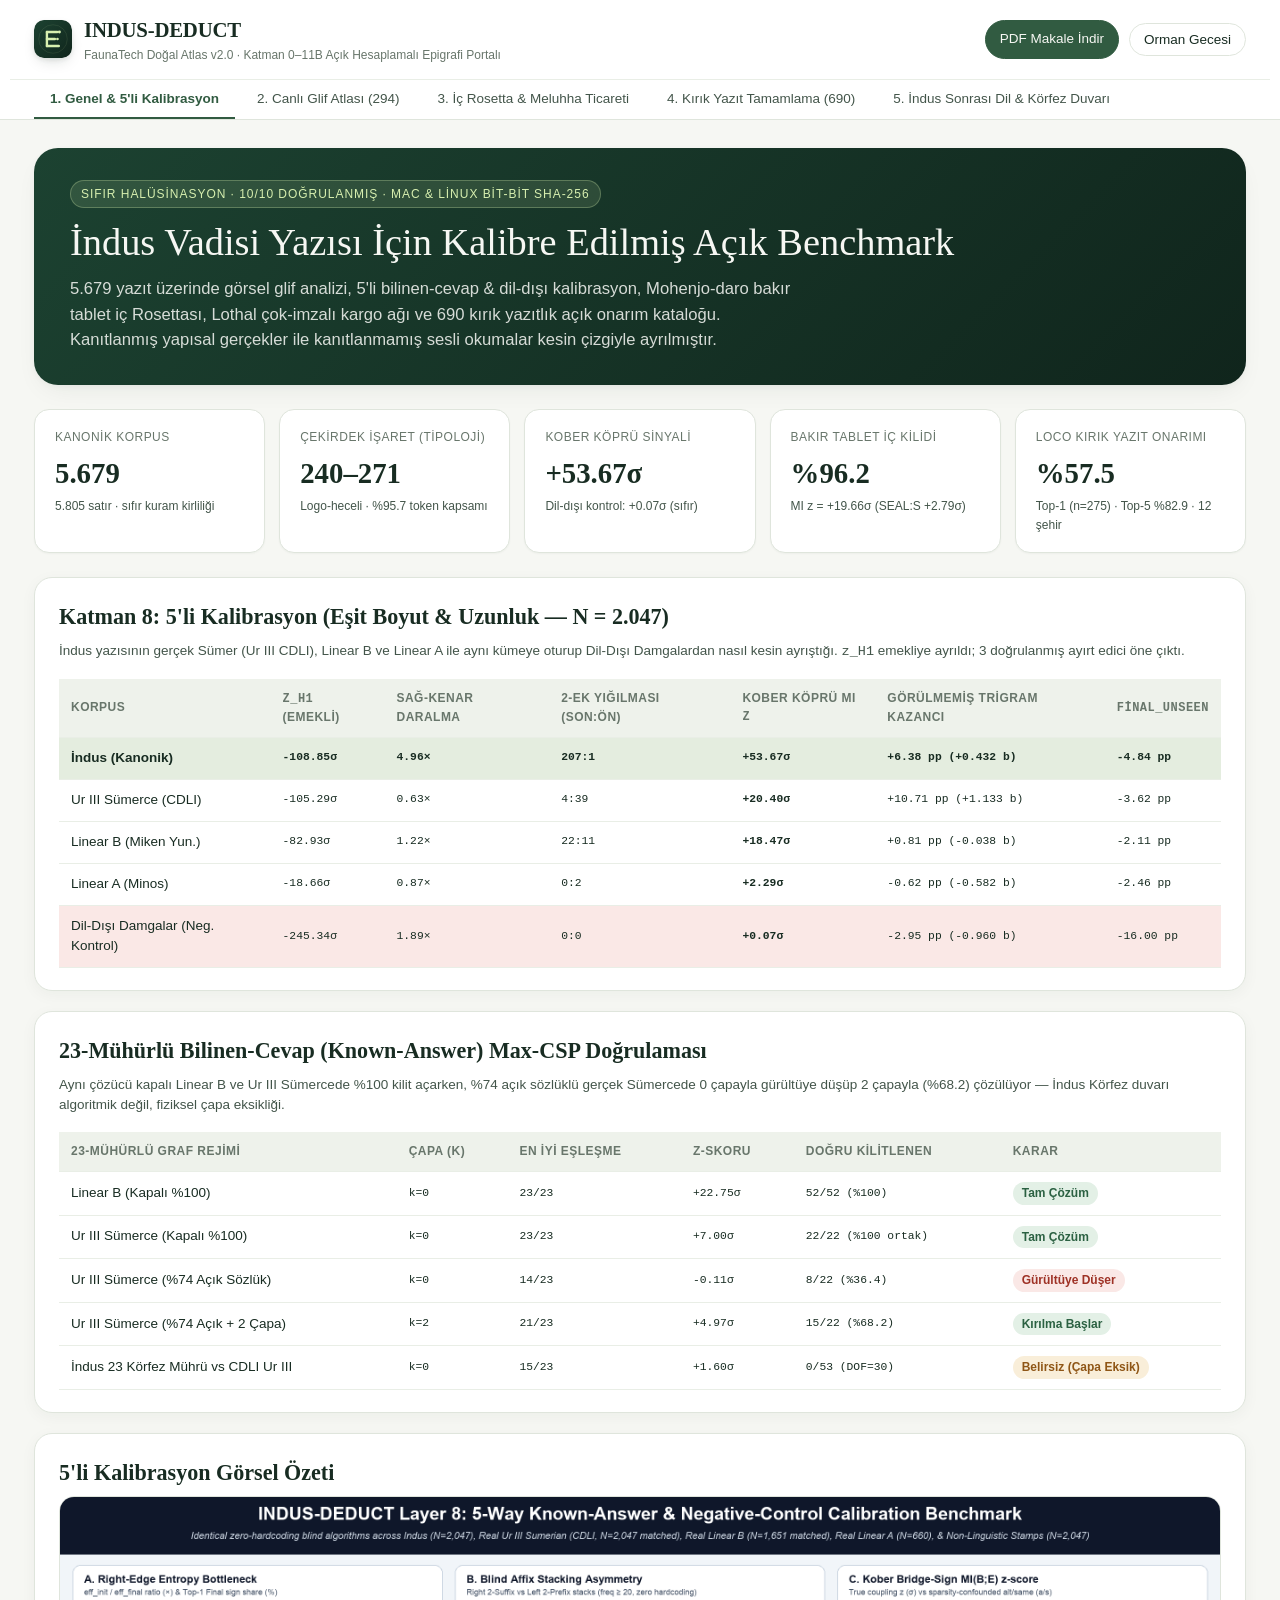
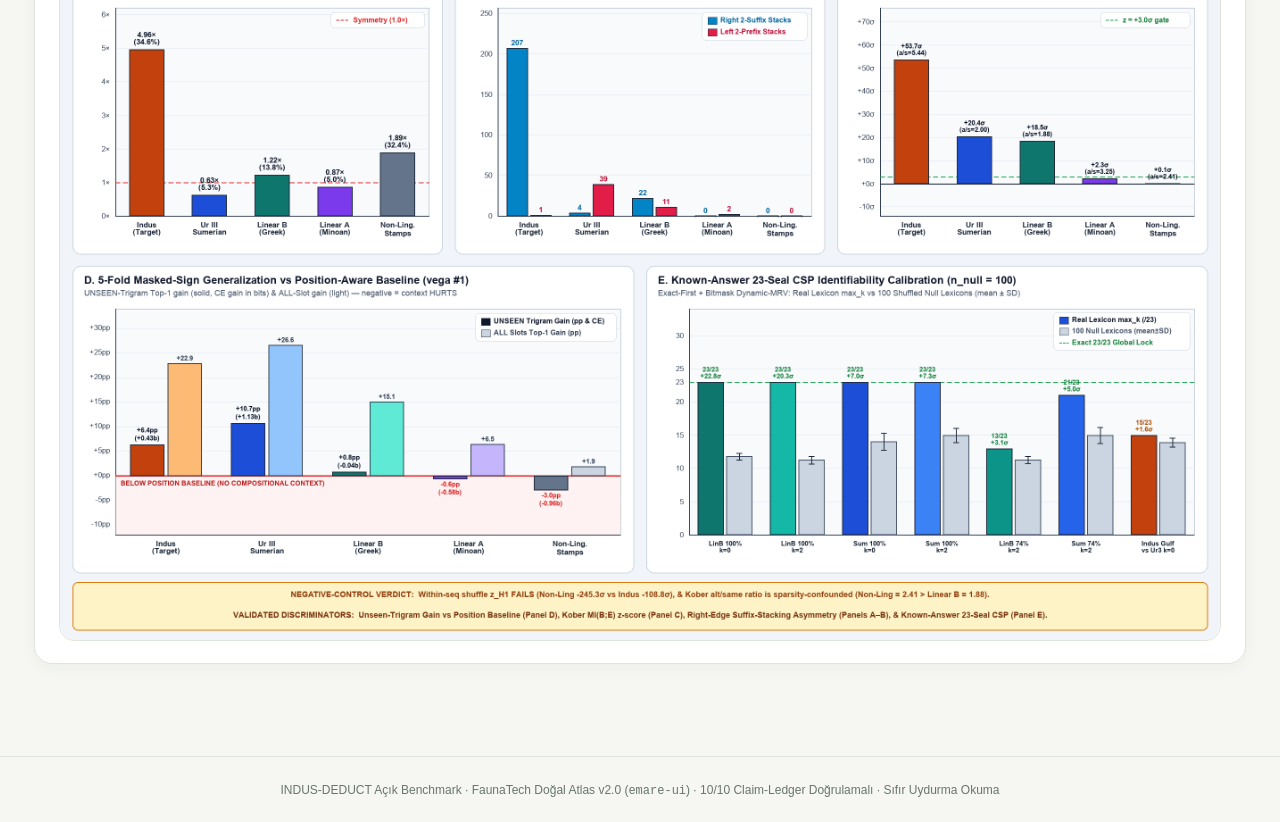
==== portal/index.html @ 5bd2d507 "feat(layer11+portal+pdf): Gulf 24->55 escalation & diachronic successor audit, 690-inscription neura" ====
<!DOCTYPE html>
<html lang="tr" data-theme="light">
<head>
  <meta charset="utf-8" />
  <meta name="viewport" content="width=device-width, initial-scale=1" />
  <title>INDUS-DEDUCT — Açık Hesaplamalı Epigrafi Portalı</title>
  <link rel="stylesheet" href="./emare-tokens.css" />
  <style>
    @font-face {
      font-family: "IndusICIT";
      src: url("./assets/indus-font.ttf") format("truetype");
      font-display: swap;
    }
    * { box-sizing: border-box; }
    body {
      margin: 0;
      background: var(--em-canvas);
      color: var(--em-ink);
      font-family: var(--em-font-sans);
      font-size: var(--em-text-base);
      line-height: 1.55;
      -webkit-font-smoothing: antialiased;
    }
    .indus {
      font-family: "IndusICIT", serif;
      font-size: 1.75rem;
      line-height: 1.1;
      letter-spacing: 0.14em;
      color: var(--em-ink);
    }
    .indus-lg { font-family: "IndusICIT", serif; font-size: 2.35rem; line-height: 1.1; }
    .mono { font-family: var(--em-font-mono); font-size: 0.84em; }
    .serif { font-family: var(--em-font-editorial); }

    header.topbar {
      position: sticky; top: 0; z-index: 40;
      background: var(--em-glass-strong);
      backdrop-filter: blur(10px);
      border-bottom: 1px solid var(--em-border);
    }
    .topbar-inner {
      max-width: 1260px; margin: 0 auto; padding: 14px 24px;
      display: flex; align-items: center; justify-content: space-between; gap: 16px; flex-wrap: wrap;
    }
    .brand { display: flex; align-items: center; gap: 12px; }
    .brand img { width: 38px; height: 38px; border-radius: 10px; box-shadow: var(--em-shadow-icon); }
    .brand-title { font-family: var(--em-font-editorial); font-size: 1.3rem; font-weight: 600; letter-spacing: -0.01em; }
    .brand-sub { font-size: var(--em-text-xs); color: var(--em-ink-muted); }

    .actions { display: flex; align-items: center; gap: 10px; }
    .btn {
      display: inline-flex; align-items: center; gap: 7px;
      padding: 8px 14px; border-radius: var(--em-radius-pill);
      border: 1px solid var(--em-border); background: var(--em-surface);
      color: var(--em-ink); font-size: var(--em-text-sm); font-weight: 500;
      cursor: pointer; text-decoration: none;
      transition: all var(--em-dur-fast) var(--em-ease);
    }
    .btn:hover { border-color: var(--em-border-strong); background: var(--em-surface-subtle); }
    .btn-primary {
      background: var(--em-accent); border-color: var(--em-accent); color: var(--em-ink-inverse);
    }
    .btn-primary:hover { background: var(--em-accent-hover); border-color: var(--em-accent-hover); }

    .nav-tabs {
      max-width: 1260px; margin: 0 auto; padding: 0 24px;
      display: flex; gap: 6px; overflow-x: auto; border-top: 1px solid var(--em-border-subtle);
    }
    .tab-btn {
      padding: 11px 16px; border: none; background: transparent;
      color: var(--em-ink-secondary); font-family: var(--em-font-sans); font-size: var(--em-text-sm);
      font-weight: 500; cursor: pointer; border-bottom: 2px solid transparent; white-space: nowrap;
      transition: color var(--em-dur-fast), border-color var(--em-dur-fast);
    }
    .tab-btn:hover { color: var(--em-ink); }
    .tab-btn.active { color: var(--em-accent); border-bottom-color: var(--em-accent); font-weight: 600; }

    main { max-width: 1260px; margin: 0 auto; padding: 28px 24px 72px; }
    .panel { display: none; }
    .panel.active { display: block; animation: fadeIn 200ms var(--em-ease); }
    @keyframes fadeIn { from { opacity: 0; transform: translateY(4px); } to { opacity: 1; transform: translateY(0); } }

    .hero {
      background: linear-gradient(135deg, var(--em-accent-seal) 0%, var(--em-accent-seal-end) 100%);
      color: #f6f7f3; border-radius: var(--em-radius-xl); padding: 32px 36px;
      box-shadow: var(--em-shadow-md); margin-bottom: 24px;
    }
    .hero-eyebrow {
      display: inline-block; font-size: var(--em-text-xs); letter-spacing: 0.08em; text-transform: uppercase;
      color: var(--em-accent-sprout); background: rgba(215, 239, 175, 0.12);
      border: 1px solid rgba(215, 239, 175, 0.28); padding: 4px 10px; border-radius: var(--em-radius-pill);
      margin-bottom: 12px;
    }
    .hero h1 { font-family: var(--em-font-editorial); font-size: clamp(1.75rem, 3vw, 2.5rem); margin: 0 0 10px; font-weight: 500; line-height: 1.18; }
    .hero p { margin: 0; max-width: 78ch; color: rgba(246, 247, 243, 0.86); font-size: var(--em-text-md); }

    .kpi-grid { display: grid; grid-template-columns: repeat(auto-fit, minmax(210px, 1fr)); gap: 14px; margin-bottom: 24px; }
    .kpi {
      background: var(--em-surface); border: 1px solid var(--em-border); border-radius: var(--em-radius-md);
      padding: 18px 20px; box-shadow: var(--em-shadow-xs);
    }
    .kpi-label { font-size: var(--em-text-xs); color: var(--em-ink-muted); text-transform: uppercase; letter-spacing: 0.04em; }
    .kpi-val { font-family: var(--em-font-editorial); font-size: 1.8rem; font-weight: 600; color: var(--em-ink); margin: 4px 0 2px; }
    .kpi-note { font-size: var(--em-text-xs); color: var(--em-ink-secondary); }

    .card {
      background: var(--em-surface); border: 1px solid var(--em-border); border-radius: var(--em-radius-lg);
      padding: 22px 24px; box-shadow: var(--em-shadow-sm); margin-bottom: 20px;
    }
    .card h2 { font-family: var(--em-font-editorial); font-size: 1.38rem; font-weight: 600; margin: 0 0 6px; color: var(--em-ink); }
    .card .lead { font-size: var(--em-text-sm); color: var(--em-ink-secondary); margin: 0 0 16px; }

    .two-col { display: grid; grid-template-columns: repeat(auto-fit, minmax(360px, 1fr)); gap: 18px; }
    table { width: 100%; border-collapse: collapse; font-size: var(--em-text-sm); }
    th, td { text-align: left; padding: 10px 12px; border-bottom: 1px solid var(--em-border-subtle); vertical-align: middle; }
    th { font-size: var(--em-text-xs); text-transform: uppercase; letter-spacing: 0.04em; color: var(--em-ink-muted); background: var(--em-surface-subtle); }
    tr:hover td { background: var(--em-surface-subtle); }
    .badge {
      display: inline-block; padding: 2px 9px; border-radius: var(--em-radius-pill);
      font-size: var(--em-text-xs); font-weight: 600;
    }
    .badge-ok { background: var(--em-success-soft); color: var(--em-success); }
    .badge-warn { background: var(--em-warning-soft); color: var(--em-warning); }
    .badge-err { background: var(--em-danger-soft); color: var(--em-danger); }
    .badge-clay { background: var(--em-clay-soft); color: var(--em-clay); }
    .badge-soft { background: var(--em-accent-soft); color: var(--em-accent); }

    .plate-img {
      width: 100%; border-radius: var(--em-radius-md); border: 1px solid var(--em-border);
      display: block; background: #fff;
    }

    /* Atlas Grid */
    .controls { display: flex; flex-wrap: wrap; gap: 10px; margin-bottom: 16px; align-items: center; }
    .input, select {
      padding: 9px 13px; border-radius: var(--em-radius-sm);
      border: 1px solid var(--em-border); background: var(--em-surface);
      color: var(--em-ink); font-family: var(--em-font-sans); font-size: var(--em-text-sm);
    }
    .atlas-grid { display: grid; grid-template-columns: repeat(auto-fill, minmax(148px, 1fr)); gap: 12px; }
    .glyph-card {
      background: var(--em-surface); border: 1px solid var(--em-border); border-radius: var(--em-radius-md);
      padding: 14px 12px; text-align: center; transition: border-color 150ms, transform 150ms;
    }
    .glyph-card:hover { border-color: var(--em-accent); transform: translateY(-2px); box-shadow: var(--em-shadow-sm); }
    .glyph-char { font-family: "IndusICIT", serif; font-size: 2.55rem; line-height: 1.15; color: var(--em-ink); min-height: 46px; }
    .glyph-id { font-family: var(--em-font-mono); font-size: var(--em-text-xs); font-weight: 600; color: var(--em-accent); }
    .glyph-meta { font-size: 0.72rem; color: var(--em-ink-muted); margin-top: 3px; }
    .bar-wrap { display: flex; height: 5px; border-radius: 99px; overflow: hidden; margin-top: 7px; background: var(--em-surface-muted); }
    .bar-i { background: var(--em-clay); }
    .bar-m { background: var(--em-border-strong); }
    .bar-f { background: var(--em-accent); }

    /* Restoration Cards */
    .rest-seq { display: inline-flex; flex-wrap: wrap; gap: 6px; align-items: center; }
    .tok-box {
      display: inline-flex; flex-direction: column; align-items: center;
      padding: 4px 7px; border-radius: 8px; border: 1px solid var(--em-border-subtle);
      background: var(--em-surface-subtle); min-width: 40px;
    }
    .tok-box.gap {
      background: var(--em-accent-soft); border: 1.5px solid var(--em-accent);
    }
    .tok-box .g { font-family: "IndusICIT", serif; font-size: 1.45rem; line-height: 1.1; }
    .tok-box .id { font-family: var(--em-font-mono); font-size: 0.68rem; color: var(--em-ink-muted); }
    .tok-box.gap .id { color: var(--em-accent); font-weight: 700; }

    /* Timeline */
    .timeline { border-left: 2px solid var(--em-accent); padding-left: 20px; display: grid; gap: 16px; }
    .tl-item { position: relative; background: var(--em-surface-subtle); border: 1px solid var(--em-border); border-radius: var(--em-radius-md); padding: 14px 18px; }
    .tl-item::before {
      content: ""; position: absolute; left: -27px; top: 18px; width: 12px; height: 12px;
      border-radius: 50%; background: var(--em-accent); border: 2px solid var(--em-canvas);
    }
    .tl-era { font-family: var(--em-font-mono); font-size: var(--em-text-xs); color: var(--em-accent); font-weight: 700; }
    .tl-reg { font-size: var(--em-text-xs); color: var(--em-ink-muted); margin-left: 8px; }
    footer { text-align: center; padding: 24px; color: var(--em-ink-muted); font-size: var(--em-text-xs); border-top: 1px solid var(--em-border); }
  </style>
</head>
<body>
  <header class="topbar">
    <div class="topbar-inner">
      <div class="brand">
        <img src="./assets/emare-ui/brand/emare-seal-pine.svg" alt="Emare Mühür" />
        <div>
          <div class="brand-title">INDUS-DEDUCT</div>
          <div class="brand-sub">FaunaTech Doğal Atlas v2.0 · Katman 0–11B Açık Hesaplamalı Epigrafi Portalı</div>
        </div>
      </div>
      <div class="actions">
        <a class="btn btn-primary" href="./assets/INDUS_DEDUCT_PREPRINT.pdf" target="_blank">PDF Makale İndir</a>
        <button class="btn" id="themeToggle" type="button">Orman Gecesi</button>
      </div>
    </div>
    <nav class="nav-tabs" role="tablist">
      <button class="tab-btn active" data-tab="overview">1. Genel &amp; 5'li Kalibrasyon</button>
      <button class="tab-btn" data-tab="atlas">2. Canlı Glif Atlası (294)</button>
      <button class="tab-btn" data-tab="rosetta">3. İç Rosetta &amp; Meluhha Ticareti</button>
      <button class="tab-btn" data-tab="restore">4. Kırık Yazıt Tamamlama (690)</button>
      <button class="tab-btn" data-tab="diachronic">5. İndus Sonrası Dil &amp; Körfez Duvarı</button>
    </nav>
  </header>

  <main>
    <!-- TAB 1: OVERVIEW & CALIBRATION -->
    <section class="panel active" id="tab-overview">
      <div class="hero">
        <span class="hero-eyebrow">Sıfır Halüsinasyon · 10/10 Doğrulanmış · Mac &amp; Linux Bit-Bit SHA-256</span>
        <h1>İndus Vadisi Yazısı İçin Kalibre Edilmiş Açık Benchmark</h1>
        <p>5.679 yazıt üzerinde görsel glif analizi, 5'li bilinen-cevap &amp; dil-dışı kalibrasyon, Mohenjo-daro bakır tablet iç Rosettası, Lothal çok-imzalı kargo ağı ve 690 kırık yazıtlık açık onarım kataloğu. Kanıtlanmış yapısal gerçekler ile kanıtlanmamış sesli okumalar kesin çizgiyle ayrılmıştır.</p>
      </div>

      <div class="kpi-grid">
        <div class="kpi"><div class="kpi-label">Kanonik Korpus</div><div class="kpi-val">5.679</div><div class="kpi-note">5.805 satır · sıfır kuram kirliliği</div></div>
        <div class="kpi"><div class="kpi-label">Çekirdek İşaret (Tipoloji)</div><div class="kpi-val">240–271</div><div class="kpi-note">Logo-heceli · %95.7 token kapsamı</div></div>
        <div class="kpi"><div class="kpi-label">Kober Köprü Sinyali</div><div class="kpi-val">+53.67σ</div><div class="kpi-note">Dil-dışı kontrol: +0.07σ (sıfır)</div></div>
        <div class="kpi"><div class="kpi-label">Bakır Tablet İç Kilidi</div><div class="kpi-val">%96.2</div><div class="kpi-note">MI z = +19.66σ (SEAL:S +2.79σ)</div></div>
        <div class="kpi"><div class="kpi-label">LOCO Kırık Yazıt Onarımı</div><div class="kpi-val">%57.5</div><div class="kpi-note">Top-1 (n=275) · Top-5 %82.9 · 12 şehir</div></div>
      </div>

      <div class="card">
        <h2>Katman 8: 5'li Kalibrasyon (Eşit Boyut &amp; Uzunluk — N = 2.047)</h2>
        <p class="lead">İndus yazısının gerçek Sümer (Ur III CDLI), Linear B ve Linear A ile aynı kümeye oturup Dil-Dışı Damgalardan nasıl kesin ayrıştığı. <code>z_H1</code> emekliye ayrıldı; 3 doğrulanmış ayırt edici öne çıktı.</p>
        <div style="overflow-x:auto">
          <table>
            <thead>
              <tr>
                <th>Korpus</th>
                <th><code>z_H1</code> (Emekli)</th>
                <th>Sağ-Kenar Daralma</th>
                <th>2-Ek Yığılması (Son:Ön)</th>
                <th>Kober Köprü MI <code>z</code></th>
                <th>Görülmemiş Trigram Kazancı</th>
                <th><code>final_UNSEEN</code></th>
              </tr>
            </thead>
            <tbody id="calTableBody"></tbody>
          </table>
        </div>
      </div>

      <div class="card">
        <h2>23-Mühürlü Bilinen-Cevap (Known-Answer) Max-CSP Doğrulaması</h2>
        <p class="lead">Aynı çözücü kapalı Linear B ve Ur III Sümercede %100 kilit açarken, %74 açık sözlüklü gerçek Sümercede 0 çapayla gürültüye düşüp 2 çapayla (%68.2) çözülüyor — İndus Körfez duvarı algoritmik değil, fiziksel çapa eksikliği.</p>
        <div style="overflow-x:auto">
          <table>
            <thead><tr><th>23-Mühürlü Graf Rejimi</th><th>Çapa (k)</th><th>En İyi Eşleşme</th><th>z-skoru</th><th>Doğru Kilitlenen</th><th>Karar</th></tr></thead>
            <tbody id="cspTableBody"></tbody>
          </table>
        </div>
      </div>

      <div class="card">
        <h2>5'li Kalibrasyon Görsel Özeti</h2>
        <img class="plate-img" src="./assets/charts/calibration_5way_chart.png" alt="Katman 8 5-Way Calibration Chart" />
      </div>
    </section>

    <!-- TAB 2: LIVE GLYPH ATLAS -->
    <section class="panel" id="tab-atlas">
      <div class="card">
        <h2>Canlı İndus Glif Atlası (294 Sık İşaret = %95.7 Korpus Kapsamı)</h2>
        <p class="lead">Gerçek ICIT TTF yazı tipiyle canlı çizim. Alt çubuklar: <span class="badge badge-clay">Açıcı</span> · <span class="badge" style="background:var(--em-surface-muted)">Orta</span> · <span class="badge badge-ok">Bitiş</span> oranlarını gösterir.</p>
        <div class="controls">
          <input class="input" id="atlasSearch" placeholder="İşaret no ara (ör. 740, 091, 790)..." style="min-width:240px" />
          <select id="atlasRole">
            <option value="ALL">Tüm Pozisyonlar</option>
            <option value="Açıcı">Açıcı (Init ≥ %45)</option>
            <option value="Orta">Orta (Medial)</option>
            <option value="Bitiş">Bitiş (Final ≥ %45)</option>
          </select>
          <select id="atlasTag">
            <option value="ALL">Tüm Özel Etiketler</option>
            <option value=":X: çerçeve">: X : 4-Çizgili Çerçeve (8)</option>
            <option value="740 küp ailesi">740 Küp Ailesi</option>
            <option value="TAB:C bakır">TAB:C Bakır Tablet Anahtarları</option>
            <option value="Ticaret FDR*">Ticaret Global BH-FDR*</option>
            <option value="Elit açıcı">4 Elit Açıcı</option>
          </select>
          <span class="mono" id="atlasCount" style="color:var(--em-ink-muted)"></span>
        </div>
        <div class="atlas-grid" id="atlasGrid"></div>
      </div>
    </section>

    <!-- TAB 3: INTERNAL ROSETTA & MELUHHA TRADE -->
    <section class="panel" id="tab-rosetta">
      <div class="card">
        <h2>Mohenjo-daro Bakır Tabletleri (TAB:C, 229/230) — İç Rosetta &amp; H1 Reddi</h2>
        <p class="lead">Metin ↔ ikon kilidi <strong>+19.66σ (%96.2 saflık)</strong>; 23 çift-yüzlü bakır tablette arka yüz hayvanı yerine tek bir İndus işareti konmuş. Katman 10 bu metinlerin yalın hayvan adı (H1) değil, <strong>bileşik ritüel/kurumsal formül (H2)</strong> olduğunu 4 bağımsız testle (4 dil ailesi kör fonetik null dahil) kanıtladı.</p>
        <div style="overflow-x:auto">
          <table>
            <thead><tr><th>Kilitli İkon</th><th>Saflık</th><th>Tek-İşaret Karşılığı</th><th>Tam Yazım (Okuma Yönü →)</th><th>Yapısal Not</th></tr></thead>
            <tbody id="tabcTableBody"></tbody>
          </table>
        </div>
      </div>

      <div class="two-col">
        <div class="card">
          <h2>Çift İnsan #091 — En Güçlü İhracat &amp; Kargo Başlığı</h2>
          <p class="lead">Tüm 5.679 yazıtta yalnızca 28 kez geçer; <strong>%0 bitiş</strong>, %82.1 açıcı/tekil. Tekrarsız olarak <strong>%45.0</strong>'ı (hamda %57.1) ihracat mührü, yuvarlak Körfez mührü veya kargo balyasında (<strong>11.89×, p = 1.48e-6</strong>; Körfez'de <strong>42.35×, q = 2.86e-4</strong>).</p>
          <div style="display:flex;align-items:center;gap:18px;padding:14px;border-radius:12px;background:var(--em-surface-subtle);border:1px solid var(--em-border)">
            <div class="indus-lg" id="glyph091"></div>
            <div>
              <div><strong class="mono">#091</strong> · <span class="badge badge-ok">Global BH-FDR q = 2.86e-4</span></div>
              <div style="font-size:var(--em-text-xs);color:var(--em-ink-secondary);margin-top:4px">Massimo Vidale'nin Failaka/Bahreyn ikizler/tüccar hipoteziyle bağımsız örtüşme.</div>
            </div>
          </div>
        </div>
        <div class="card">
          <h2>Lothal Çok-İmzalı Kargo &amp; Harappa Fiş Kilidi</h2>
          <p class="lead"><strong>26 çok-imzalı kil balyası</strong> (Lothal: 12, Dholavira: 6) ve <strong>9 şehirlerarası kargo ↔ taş mühür</strong> bağlantısı. Lothal ana gümrük mührü 4 kargoda karşı-imza atıyor (biri 700 km ötedeki Mohenjo-daro taş mührü <code>861 002 235</code>).</p>
          <p class="lead" style="margin-bottom:0"><strong>Harappa 772 çift-yüzlü fişi:</strong> Kurum ↔ sabit kota kilidi <strong>MI z = +9.55σ</strong> ve <code>: X : + 400</code> ek yığılması <strong>20/21 (%95.2, p = 1.16e-8)</strong>.</p>
        </div>
      </div>

      <div class="card">
        <h2>Meluhha Dış Ticaret Malları (Çivi Yazısı Kayıtları &amp; Tekrarsız BH-FDR)</h2>
        <div style="overflow-x:auto">
          <table>
            <thead><tr><th>Ticari Mal</th><th>Sümerce / Akadca</th><th>İndus Kaynak / Arkeolojik İz</th><th>Etimoloji / Durum</th></tr></thead>
            <tbody id="tradeTableBody"></tbody>
          </table>
        </div>
      </div>

      <div class="card">
        <h2>Katman 9 Görsel Glif Levhası (İç Rosetta, Lothal Kargo, Harappa Fişi &amp; Ticaret)</h2>
        <img class="plate-img" src="./assets/charts/layer9_copper_rosetta_plate.png" alt="Layer 9 Visual Glyph Plate" />
      </div>
    </section>

    <!-- TAB 4: DAMAGED INSCRIPTION RESTORATION -->
    <section class="panel" id="tab-restore">
      <div class="card">
        <h2>Katman 11B: Sıkı Şehir-Dışarıda (LOCO) Hasarlı Yazıt Onarım Kıyaslaması</h2>
        <p class="lead">12 şehir dışarıda bırakılarak (sıfır sızıntı, sabit ön-ağırlıklar) 275 kenar + 10 iç kırık üzerinde görsel glif SVD + nesne-türü + nöral MLP hibrit motorunun saf n-gram ile kıyaslaması.</p>
        <div style="overflow-x:auto">
          <table>
            <thead><tr><th>LOCO Alt Kümesi</th><th>n</th><th>Pozisyon Tabanı</th><th>N-gram Top-1 / Top-5</th><th>Nöral MLP Top-1</th><th>Hibrit Motor Top-1 / Top-5</th></tr></thead>
            <tbody id="locoTableBody"></tbody>
          </table>
        </div>
      </div>

      <div class="card">
        <h2>Açık Kırık Yazıt Onarım Kataloğu (690 Gerçek Hasarlı Yazıt · 25 Şehir)</h2>
        <p class="lead">Kırık (<code>000</code>) konumu Orman Çamı çerçevesiyle işaretlenmiş, en yüksek olasılıklı 5 aday gerçek İndus glifleriyle listelenmiştir.</p>
        <div class="controls">
          <select id="restSite"><option value="ALL">Tüm Şehirler (25)</option></select>
          <select id="restType">
            <option value="NOVEL">Yalnızca Özgün (Eşi Olmayan, 405)</option>
            <option value="ALL">Tümü (690)</option>
            <option value="ATTESTED">Birebir Paraleli Olanlar (285)</option>
          </select>
          <input class="input" id="restSearch" placeholder="ID veya işaret ara (ör. 740, Lothal)..." style="min-width:220px" />
          <span class="mono" id="restCount" style="color:var(--em-ink-muted)"></span>
        </div>
        <div style="overflow-x:auto">
          <table>
            <thead><tr><th>ID / Şehir / Tür</th><th>Kırık Dizi (En İyi Tamamlama Gösterili)</th><th>Top-5 Aday (Olasılık)</th><th>Güven</th></tr></thead>
            <tbody id="restTableBody"></tbody>
          </table>
        </div>
      </div>
    </section>

    <!-- TAB 5: DIACHRONIC & GULF WALL -->
    <section class="panel" id="tab-diachronic">
      <div class="card">
        <h2>İndus Dilinden Sonra Aynı Bölgede Hangi Dil Geldi? (MÖ 2600 → MÖ 300)</h2>
        <p class="lead">İndus Vadisi'nde (Saptasindhu) Harappa sonrası belgelenen ilk dil <strong>Erken Veda Sanskritçesidir (Rigveda)</strong> — ancak yerel Harappa sonrası nüfustan ~300–380 Hint-Avrupa-dışı kelime ve üstdamaksıl (retrofleks) sesleri devralmıştır.</p>
        <div class="timeline" id="timelineWrap"></div>
      </div>

      <div class="two-col">
        <div class="card">
          <h2>Rigveda'daki İndus Sonrası Alt-Katman (Substrate) Fosilleri</h2>
          <table>
            <thead><tr><th>Kelime</th><th>Anlam</th><th>Harappa Bağlantısı</th></tr></thead>
            <tbody id="substrateBody"></tbody>
          </table>
        </div>
        <div class="card">
          <h2>Katman 11A: Yurt Dışı Kare vs Yuvarlak Mühür &amp; DOF Tırmanışı</h2>
          <p class="lead">Yurt dışı <strong>Kare Harappa mühürleri</strong> (`n=12`) kendi <code>740</code> gramerini (%25) koruyup <code>090/091</code> hiç kullanmazken (`0/12`), <strong>Yuvarlak Körfez mühürleri</strong> (`n=17`) <code>740</code>'ı yarıya düşürüp <code>090/091</code>'e (11/17) geçer.</p>
          <table>
            <thead><tr><th>Halka</th><th>Mühür (E)</th><th>Tekil İşaret (U)</th><th>DOF</th><th>Tekil %</th><th>740 Bitiş</th><th>091 / 090</th></tr></thead>
            <tbody id="gulfRingBody"></tbody>
          </table>
          <div style="margin-top:14px;padding:12px 14px;border-radius:10px;background:var(--em-warning-soft);color:var(--em-warning);font-size:var(--em-text-xs)">
            <strong>Witzel (Para-Munda Ön-Ek) vs Proto-Dravid (Son-Ek) Kararı:</strong> Kendi Katman 8 ölçümümüz İndus'un <strong>207:1</strong> oranında neredeyse saf <strong>son-ekli</strong> (4.96× sağ-kenar daralması) olduğunu gösterdi; bu durum ön-ekli Para-Munda yerine son-ekli Proto-Dravid (veya kayıp son-ekli bir aile) ile uyumludur.
          </div>
        </div>
      </div>
    </section>
  </main>

  <footer>
    INDUS-DEDUCT Açık Benchmark · FaunaTech Doğal Atlas v2.0 (<code>emare-ui</code>) · 10/10 Claim-Ledger Doğrulamalı · Sıfır Uydurma Okuma
  </footer>

  <script>
    const themeBtn = document.getElementById("themeToggle");
    themeBtn.addEventListener("click", () => {
      const root = document.documentElement;
      const next = root.getAttribute("data-theme") === "dark" ? "light" : "dark";
      root.setAttribute("data-theme", next);
      themeBtn.textContent = next === "dark" ? "Sabah Keteni" : "Orman Gecesi";
    });

    document.querySelectorAll(".tab-btn").forEach(btn => {
      btn.addEventListener("click", () => {
        document.querySelectorAll(".tab-btn").forEach(b => b.classList.remove("active"));
        document.querySelectorAll(".panel").forEach(p => p.classList.remove("active"));
        btn.classList.add("active");
        document.getElementById("tab-" + btn.dataset.tab).classList.add("active");
      });
    });

    function renderSeqInline(seqStr, cpMap) {
      if (!seqStr) return '<span style="color:var(--em-ink-muted)">—</span>';
      return seqStr.split(/\s+/).filter(Boolean).map(t => {
        const g = cpMap[t.padStart(3, "0")] || "?";
        return `<span class="tok-box"><span class="g">${g}</span><span class="id">${t}</span></span>`;
      }).join("");
    }

    fetch("./data/indus_portal_bundle.json").then(r => r.json()).then(B => {
      const cp = B.cp_map;
      document.getElementById("glyph091").textContent = cp["091"] || "091";

      // 1. Calibration 5-way
      document.getElementById("calTableBody").innerHTML = B.calibration_5way.map(r => {
        const isIndus = r.key === "indus_strict";
        const isNeg = r.key === "nonlinguistic_stamps";
        const bg = isIndus ? 'style="background:var(--em-accent-soft);font-weight:600"' : (isNeg ? 'style="background:var(--em-danger-soft)"' : "");
        return `<tr ${bg}>
          <td>${r.name}</td>
          <td class="mono">${r.z_h1.toFixed(2)}σ</td>
          <td class="mono">${r.rb.toFixed(2)}×</td>
          <td class="mono">${r.suf_pre}</td>
          <td class="mono"><strong>${r.kober_z >= 0 ? "+" : ""}${r.kober_z.toFixed(2)}σ</strong></td>
          <td class="mono">${r.unseen_pp >= 0 ? "+" : ""}${r.unseen_pp.toFixed(2)} pp (${r.unseen_bits >= 0 ? "+" : ""}${r.unseen_bits.toFixed(3)} b)</td>
          <td class="mono">${r.fin_unseen_pp.toFixed(2)} pp</td>
        </tr>`;
      }).join("");

      // 2. CSP Known-Answer
      document.getElementById("cspTableBody").innerHTML = B.csp_known_answer.map(r => {
        const cls = r.status.includes("Tam") || r.status.includes("Kırılma") ? "badge-ok" : (r.status.includes("Gürültü") ? "badge-err" : "badge-warn");
        return `<tr><td>${r.name}</td><td class="mono">k=${r.k}</td><td class="mono">${r.max_k}</td><td class="mono">${r.z >= 0 ? "+" : ""}${r.z.toFixed(2)}σ</td><td class="mono">${r.locked}</td><td><span class="badge ${cls}">${r.status}</span></td></tr>`;
      }).join("");

      // 3. Atlas
      function drawAtlas() {
        const q = document.getElementById("atlasSearch").value.trim().toLowerCase();
        const role = document.getElementById("atlasRole").value;
        const tag = document.getElementById("atlasTag").value;
        const rows = B.atlas_signs.filter(s => {
          if (q && !s.id.includes(q) && !s.tags.join(" ").toLowerCase().includes(q)) return false;
          if (role !== "ALL" && s.role !== role) return false;
          if (tag !== "ALL" && !s.tags.includes(tag)) return false;
          return true;
        });
        document.getElementById("atlasCount").textContent = `${rows.length} / ${B.atlas_signs.length} işaret`;
        document.getElementById("atlasGrid").innerHTML = rows.map(s => `
          <div class="glyph-card">
            <div class="glyph-char">${s.ch}</div>
            <div class="glyph-id">#${s.id} · ${s.freq}×</div>
            <div class="glyph-meta">${s.role} (${s.init_pct}/${s.med_pct}/${s.fin_pct}%)</div>
            <div class="bar-wrap"><div class="bar-i" style="width:${s.init_pct}%"></div><div class="bar-m" style="width:${s.med_pct}%"></div><div class="bar-f" style="width:${s.fin_pct}%"></div></div>
            ${s.tags.length ? `<div style="margin-top:6px">${s.tags.map(t => `<span class="badge badge-soft">${t}</span>`).join(" ")}</div>` : ""}
          </div>
        `).join("");
      }
      ["atlasSearch", "atlasRole", "atlasTag"].forEach(id => document.getElementById(id).addEventListener("input", drawAtlas));
      drawAtlas();

      // 4. TAB:C & Trade
      document.getElementById("tabcTableBody").innerHTML = B.copper_rosetta.equations.map(e => `
        <tr>
          <td><strong>${e.icon}</strong></td>
          <td><span class="badge badge-ok">${e.lock}</span></td>
          <td><div class="rest-seq">${renderSeqInline(e.short, cp)}</div></td>
          <td><div class="rest-seq">${renderSeqInline(e.full, cp)}</div></td>
          <td style="font-size:var(--em-text-xs);color:var(--em-ink-secondary)">${e.note}</td>
        </tr>
      `).join("");

      document.getElementById("tradeTableBody").innerHTML = B.trade_audit.cuneiform_ledger.map(t => `
        <tr>
          <td><strong>${t.commodity_tr}</strong></td>
          <td class="mono">${t.cuneiform_sumerian}</td>
          <td style="font-size:var(--em-text-xs)">${t.indus_source_hubs}<br/><span style="color:var(--em-ink-muted)">${t.corpus_presence}</span></td>
          <td style="font-size:var(--em-text-xs);color:var(--em-ink-secondary)">${t.etymology_note}</td>
        </tr>
      `).join("");

      // 5. LOCO benchmark & 690 Catalog
      const locoNames = {
        edge_all_STRICT_LOCO: "Kenar Kırıkları (Tümü, 12 Şehir LOCO)",
        edge_single_unambiguous_STRICT_LOCO: "Kenar — Tek Anlamlı",
        edge_cross_site_STRICT_LOCO: "Kenar — Çapraz Şehir",
        edge_cross_site_single_STRICT_LOCO: "Kenar — Çapraz Şehir Tekil",
        interior_all_STRICT_LOCO: "İç Kırıklar (En Zor)"
      };
      document.getElementById("locoTableBody").innerHTML = Object.entries(B.restoration_benchmark).map(([k, v]) => `
        <tr>
          <td><strong>${locoNames[k] || k}</strong></td>
          <td class="mono">${v.n}</td>
          <td class="mono">${v.pos_baseline_top1_pct}%</td>
          <td class="mono">${v.ngram.top1_pct}% / ${v.ngram.top5_pct}%</td>
          <td class="mono">${v.neural_mlp.top1_pct}%</td>
          <td class="mono"><span class="badge badge-ok">${v.hybrid_ensemble.top1_pct}% / ${v.hybrid_ensemble.top5_pct}%</span></td>
        </tr>
      `).join("");

      const sites = [...new Set(B.restoration_catalog.map(x => x.site))].sort();
      const siteSel = document.getElementById("restSite");
      sites.forEach(s => { const o = document.createElement("option"); o.value = s; o.textContent = s; siteSel.appendChild(o); });

      function drawRest() {
        const sVal = siteSel.value;
        const tVal = document.getElementById("restType").value;
        const q = document.getElementById("restSearch").value.trim().toLowerCase();
        const rows = B.restoration_catalog.filter(x => {
          if (sVal !== "ALL" && x.site !== sVal) return false;
          if (tVal === "NOVEL" && !x.is_novel_unattested_restoration) return false;
          if (tVal === "ATTESTED" && x.is_novel_unattested_restoration) return false;
          if (q && !(x.inscription_id.toLowerCase().includes(q) || x.site.toLowerCase().includes(q) || x.damaged_reading_seq.includes(q) || x.top1_sign.includes(q))) return false;
          return true;
        });
        document.getElementById("restCount").textContent = `${rows.length} yazıt gösteriliyor (ilk 60)`;
        document.getElementById("restTableBody").innerHTML = rows.slice(0, 60).map(x => {
          const seqHtml = x.damaged_reading_seq.split(" ").map((t, idx) => {
            if (idx === x.missing_index) {
              const g = cp[x.top1_sign.padStart(3, "0")] || "?";
              return `<span class="tok-box gap" title="Önerilen #${x.top1_sign} (${(100*x.top1_prob).toFixed(1)}%)"><span class="g">${g}</span><span class="id">→${x.top1_sign}</span></span>`;
            }
            const g = cp[t.padStart(3, "0")] || "?";
            return `<span class="tok-box"><span class="g">${g}</span><span class="id">${t}</span></span>`;
          }).join("");
          const cands = x.top5_candidates.map(c => `<span class="mono" style="margin-right:6px"><strong>${c.sign}</strong>:${(100*c.prob).toFixed(0)}%</span>`).join("");
          const tag = x.is_novel_unattested_restoration ? `<span class="badge badge-soft">Özgün</span>` : `<span class="badge badge-ok">Paralel: ${x.attested_intact_parallel_fills.join(",")}</span>`;
          return `<tr>
            <td><strong class="mono">${x.inscription_id}</strong> ${x.cisi !== "-" ? `<span class="mono" style="color:var(--em-ink-muted)">(${x.cisi})</span>` : ""}<br/><span style="font-size:var(--em-text-xs);color:var(--em-ink-secondary)">${x.site} · ${x.object_type}</span><br/>${tag}</td>
            <td><div class="rest-seq">${seqHtml}</div></td>
            <td>${cands}</td>
            <td class="mono">${(100*x.top1_prob).toFixed(1)}%<br/><span style="font-size:0.72rem;color:var(--em-ink-muted)">H-güven ${x.confidence_score}</span></td>
          </tr>`;
        }).join("");
      }
      ["restSite", "restType", "restSearch"].forEach(id => document.getElementById(id).addEventListener("input", drawRest));
      drawRest();

      // 6. Diachronic & Gulf
      document.getElementById("timelineWrap").innerHTML = B.diachronic.timeline_stages.map(s => `
        <div class="tl-item">
          <div><span class="tl-era">${s.era}</span><span class="tl-reg">${s.region}</span></div>
          <div style="margin-top:5px;font-size:var(--em-text-sm)">${s.language_status}</div>
        </div>
      `).join("");

      document.getElementById("substrateBody").innerHTML = B.diachronic.rigvedic_post_harappan_substrate_fossils.map(w => `
        <tr><td class="mono"><strong>${w.word}</strong></td><td>${w.meaning}</td><td style="font-size:var(--em-text-xs);color:var(--em-ink-secondary)">${w.harappan_link}</td></tr>
      `).join("");

      const ringLabels = {
        ring1_gulf_cc: "Halka 1: 24 Körfez Yuvarlak CC",
        ring2_all_foreign_plus_unk_round: "Halka 2: Tüm Yurt Dışı (42)",
        ring3_all_foreign_plus_core_round_cyl: "Halka 3: +İç Yuvarlak/Silindir (55)",
        foreign_square_seals_only: "Yurt Dışı Sadece KARE (12)",
        foreign_round_cyl_seals_only: "Yurt Dışı Sadece YUVARLAK (17)"
      };
      document.getElementById("gulfRingBody").innerHTML = Object.entries(B.gulf_escalation).map(([k, d]) => `
        <tr>
          <td style="font-size:var(--em-text-xs)"><strong>${ringLabels[k] || k}</strong></td>
          <td class="mono">${d.E_seals}</td>
          <td class="mono">${d.U_unique_signs}</td>
          <td class="mono"><strong>${d.DOF_U_minus_rank}</strong></td>
          <td class="mono">${d.singleton_pct}%</td>
          <td class="mono">${d.jar_740_final_pct}%</td>
          <td class="mono">${d.has_091_seals} / ${d.has_090_seals}</td>
        </tr>
      `).join("");
    });
  </script>
</body>
</html>
---- portal/emare-tokens.css ----
/* ==========================================================================
   EMARE ORTAK ARAYÜZ & DOĞAL İKON SİSTEMİ — DESIGN TOKENS (v2.0)
   Estetik Yön: FaunaTech Doğallığı · Sıcak Minimal / Doğal Atlas
   Sıfır yapay neon / sıfır plastik 3B — sakin, organik, zamansız mürekkep & kâğıt.
   ========================================================================== */

@import url("./assets/emare-ui/fonts/geist.css");

:root,
:root[data-theme="light"] {
  color-scheme: light;

  /* 1. Yüzeyler (FaunaTech Doğal Atlas — Sabah Keteni & Kâğıt) */
  --em-canvas: #f6f7f3;
  --em-surface: #ffffff;
  --em-surface-subtle: #eef2eb;
  --em-surface-muted: #e5ebe1;
  --em-surface-elevated: #ffffff;
  --em-glass: rgba(246, 247, 243, 0.92);
  --em-glass-strong: rgba(255, 255, 255, 0.94);

  /* 2. Doğal Taş & Yaprak Çizgileri */
  --em-border: #dfe5dc;
  --em-border-subtle: #e9eee6;
  --em-border-strong: #b2c2ad;

  /* 3. Mürekkep / Tipografi Renkleri (Çam Mürekkebi — Siyah Değil, Canlı) */
  --em-ink: #182c22;
  --em-ink-secondary: #43554a;
  --em-ink-muted: #68766b;
  --em-ink-inverse: #f6f7f3;

  /* 4. Doğal Marka İmzası: Derin Orman Çamı & Taze Filiz */
  --em-accent: #315b41;
  --em-accent-hover: #254b34;
  --em-accent-deep: #18372c;
  --em-accent-seal: #1c4231;
  --em-accent-seal-end: #10251c;
  --em-accent-sprout: #d7efaf;
  --em-accent-soft: #e4eddf;
  --em-accent-soft-hover: #d8e6d1;
  --em-accent-ring: rgba(49, 91, 65, 0.22);

  /* 5. Toprak & Mineral Semantik Tonlar */
  --em-success: #2b6142;
  --em-success-soft: #e3f0e6;
  --em-warning: #8f5616;
  --em-warning-soft: #f9eed9;
  --em-danger: #9e3226;
  --em-danger-soft: #fae8e6;
  --em-clay: #8a4b35;
  --em-clay-soft: #f5e7e1;

  /* 6. Tipografi Aileleri (FaunaTech Avenir Next + Doğal Editorial Serif) */
  --em-font-editorial: "Newsreader", Georgia, "Iowan Old Style", "Times New Roman", serif;
  --em-font-sans: "Avenir Next", Avenir, "Geist", -apple-system, BlinkMacSystemFont, "Segoe UI", sans-serif;
  --em-font-mono: "JetBrains Mono", ui-monospace, SFMono-Regular, Menlo, Monaco, Consolas, monospace;

  /* 7. Tipografi Ölçeği */
  --em-text-xs: 0.75rem;
  --em-text-sm: 0.84375rem;
  --em-text-base: 0.9375rem;
  --em-text-md: 1.04rem;
  --em-text-lg: 1.35rem;
  --em-text-xl: 1.85rem;
  --em-text-hero: clamp(2.15rem, 3.8vw, 3.35rem);

  /* 8. Organik Köşe Yarıçapları */
  --em-radius-xs: 8px;
  --em-radius-sm: 11px;
  --em-radius-md: 15px;
  --em-radius-lg: 18px;
  --em-radius-xl: 24px;
  --em-radius-pill: 999px;
  --em-radius-squircle: 22.5%;
  --em-radius-leaf: 26% 26% 10% 26%;

  /* 9. Fısıltı Kadar Sakin Doğal Gölgeler (FaunaTech --elev çizgisi) */
  --em-shadow-xs: 0 1px 2px rgba(24, 44, 34, 0.04);
  --em-shadow-sm: 0 4px 16px rgba(24, 44, 34, 0.045);
  --em-shadow-md: 0 10px 28px -10px rgba(24, 44, 34, 0.09), 0 2px 6px rgba(24, 44, 34, 0.03);
  --em-shadow-lg: 0 18px 46px -16px rgba(24, 44, 34, 0.11), 0 3px 10px rgba(24, 44, 34, 0.04);
  --em-shadow-icon: 0 6px 16px -6px rgba(16, 37, 28, 0.22), 0 2px 4px rgba(16, 37, 28, 0.08);
  --em-shadow-dock: 0 14px 36px -12px rgba(24, 44, 34, 0.14), 0 2px 8px rgba(24, 44, 34, 0.05);

  /* 10. Sakin Hareket Eğrileri */
  --em-ease: cubic-bezier(0.22, 1, 0.36, 1);
  --em-ease-spring: cubic-bezier(0.32, 1.25, 0.64, 1);
  --em-dur-fast: 150ms;
  --em-dur-base: 240ms;
}

/* Orman Gecesi — Koyu Tema (FaunaTech --ink katmanı: #10271f / #18372c / #d7f2a4) */
:root[data-theme="dark"] {
  color-scheme: dark;

  --em-canvas: #0f1f18;
  --em-surface: #152a21;
  --em-surface-subtle: #1c362b;
  --em-surface-muted: #244436;
  --em-surface-elevated: #1e3a2e;
  --em-glass: rgba(15, 31, 24, 0.90);
  --em-glass-strong: rgba(21, 42, 33, 0.94);

  --em-border: #2a463a;
  --em-border-subtle: #21392f;
  --em-border-strong: #3f6052;

  --em-ink: #f1f4ec;
  --em-ink-secondary: #b6c5ba;
  --em-ink-muted: #829689;
  --em-ink-inverse: #10251c;

  --em-accent: #d7efaf;
  --em-accent-hover: #e3f5c4;
  --em-accent-deep: #b8dc82;
  --em-accent-seal: #1c4231;
  --em-accent-seal-end: #10251c;
  --em-accent-sprout: #d7efaf;
  --em-accent-soft: rgba(215, 239, 175, 0.12);
  --em-accent-soft-hover: rgba(215, 239, 175, 0.20);
  --em-accent-ring: rgba(215, 239, 175, 0.28);

  --em-success: #7fd49f;
  --em-success-soft: rgba(127, 212, 159, 0.14);
  --em-warning: #ecc075;
  --em-warning-soft: rgba(236, 192, 117, 0.14);
  --em-danger: #ea867b;
  --em-danger-soft: rgba(234, 134, 123, 0.14);
  --em-clay: #d9977e;
  --em-clay-soft: rgba(217, 151, 126, 0.14);

  --em-shadow-xs: 0 1px 2px rgba(0, 0, 0, 0.28);
  --em-shadow-sm: 0 4px 16px rgba(0, 0, 0, 0.30);
  --em-shadow-md: 0 12px 32px -8px rgba(0, 0, 0, 0.44);
  --em-shadow-lg: 0 22px 54px -14px rgba(0, 0, 0, 0.56);
  --em-shadow-icon: 0 8px 20px -6px rgba(0, 0, 0, 0.48), 0 0 0 1px rgba(215, 239, 175, 0.12);
  --em-shadow-dock: 0 18px 44px -10px rgba(0, 0, 0, 0.56), 0 0 0 1px rgba(215, 239, 175, 0.08);
}
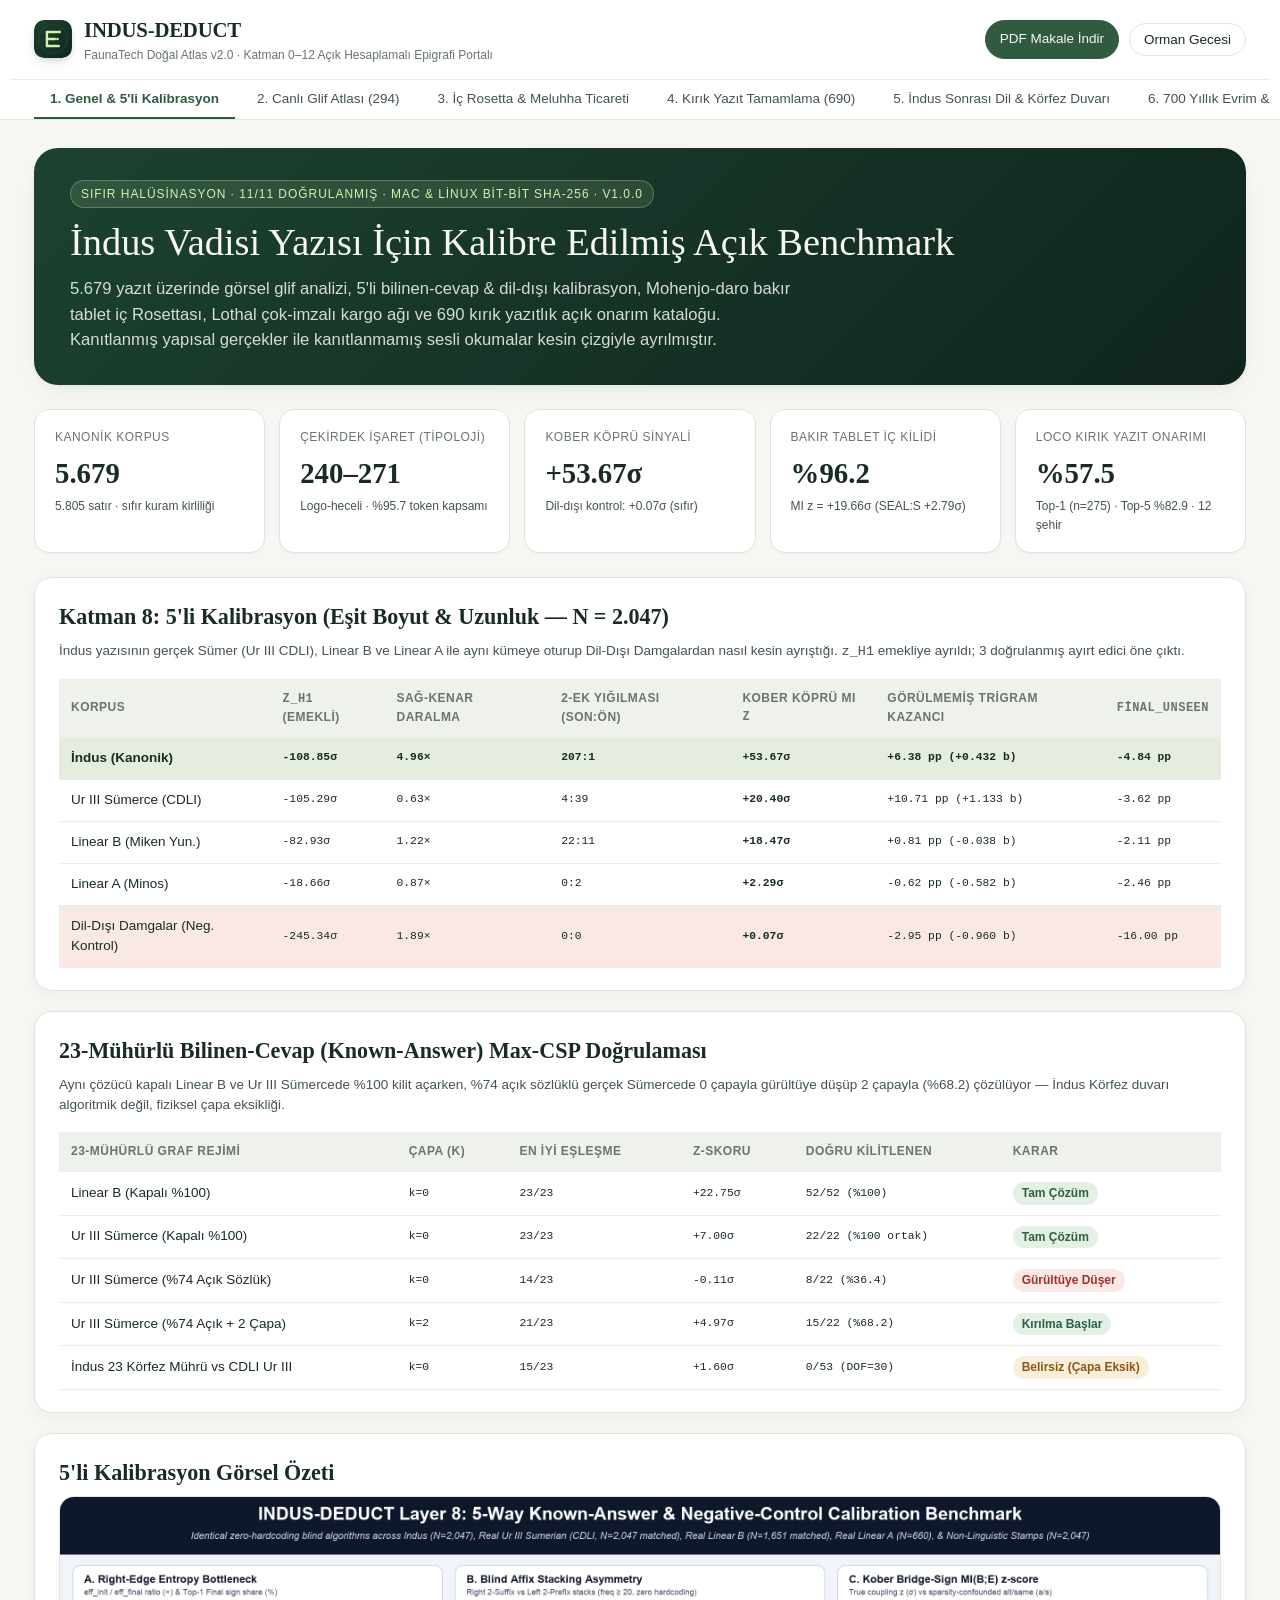
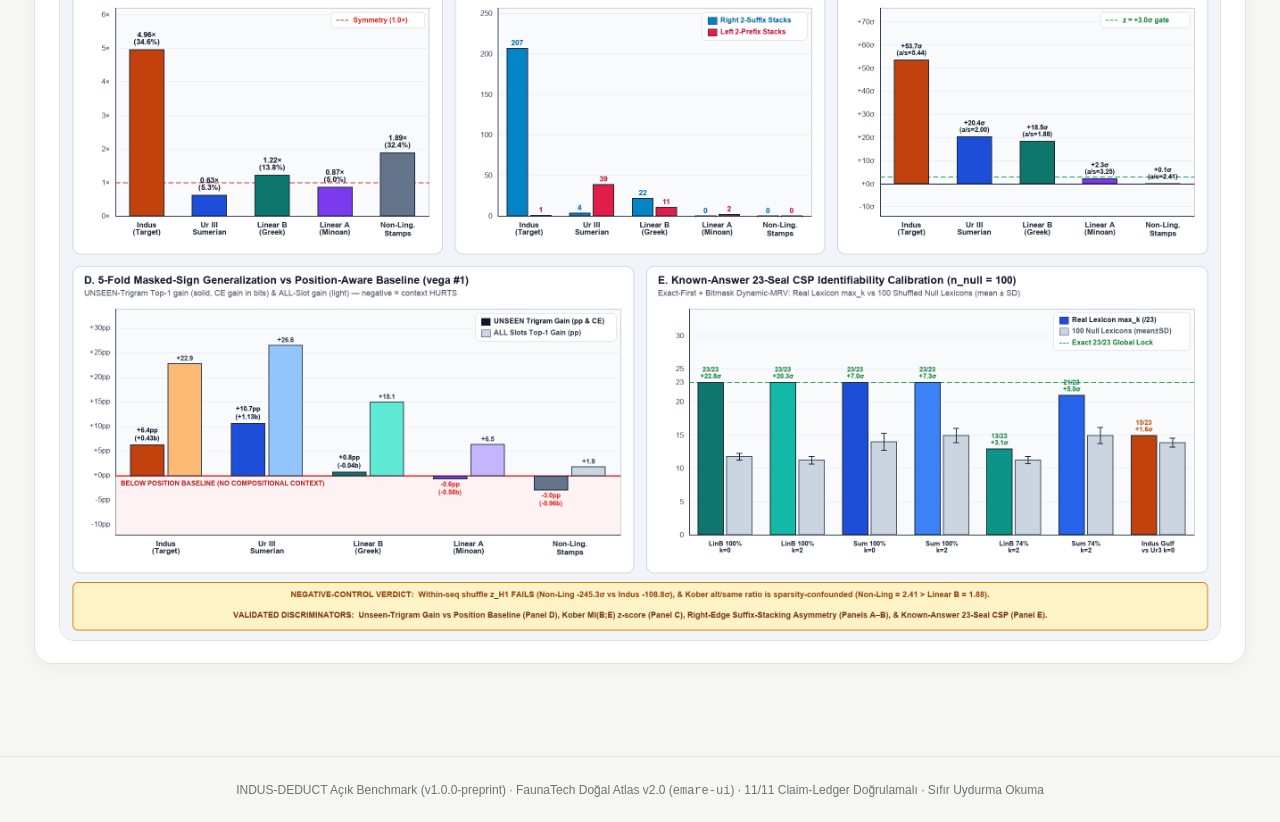
==== commit a0813648: "release(v1.0.0-preprint): close release gaps — fold Layer 12 into 6-tab FaunaTech portal & 3-figure " ====
--- a/portal/index.html
+++ b/portal/index.html
@@ -184,7 +184,7 @@
         <img src="./assets/emare-ui/brand/emare-seal-pine.svg" alt="Emare Mühür" />
         <div>
           <div class="brand-title">INDUS-DEDUCT</div>
-          <div class="brand-sub">FaunaTech Doğal Atlas v2.0 · Katman 0–11B Açık Hesaplamalı Epigrafi Portalı</div>
+          <div class="brand-sub">FaunaTech Doğal Atlas v2.0 · Katman 0–12 Açık Hesaplamalı Epigrafi Portalı</div>
         </div>
       </div>
       <div class="actions">
@@ -198,6 +198,7 @@
       <button class="tab-btn" data-tab="rosetta">3. İç Rosetta &amp; Meluhha Ticareti</button>
       <button class="tab-btn" data-tab="restore">4. Kırık Yazıt Tamamlama (690)</button>
       <button class="tab-btn" data-tab="diachronic">5. İndus Sonrası Dil &amp; Körfez Duvarı</button>
+      <button class="tab-btn" data-tab="time12">6. 700 Yıllık Evrim &amp; Denizcilik</button>
     </nav>
   </header>
 
@@ -205,7 +206,7 @@
     <!-- TAB 1: OVERVIEW & CALIBRATION -->
     <section class="panel active" id="tab-overview">
       <div class="hero">
-        <span class="hero-eyebrow">Sıfır Halüsinasyon · 10/10 Doğrulanmış · Mac &amp; Linux Bit-Bit SHA-256</span>
+        <span class="hero-eyebrow">Sıfır Halüsinasyon · 11/11 Doğrulanmış · Mac &amp; Linux Bit-Bit SHA-256 · v1.0.0</span>
         <h1>İndus Vadisi Yazısı İçin Kalibre Edilmiş Açık Benchmark</h1>
         <p>5.679 yazıt üzerinde görsel glif analizi, 5'li bilinen-cevap &amp; dil-dışı kalibrasyon, Mohenjo-daro bakır tablet iç Rosettası, Lothal çok-imzalı kargo ağı ve 690 kırık yazıtlık açık onarım kataloğu. Kanıtlanmış yapısal gerçekler ile kanıtlanmamış sesli okumalar kesin çizgiyle ayrılmıştır.</p>
       </div>
@@ -395,10 +396,47 @@
         </div>
       </div>
     </section>
+    <!-- TAB 6: 700-YEAR STRATIGRAPHIC EVOLUTION & MARITIME SPLIT -->
+    <section class="panel" id="tab-time12">
+      <div class="two-col">
+        <div class="card">
+          <h2>İlk Nicel Paleografik Evrim Zincirleri (BH-FDR q &lt; 0.05)</h2>
+          <p class="lead">Mohenjo-daro alan-içi normalleştirilmiş derinlik (n=1.253) &amp; tek-datum DKG(S) (n=595) ile Harappa Period 2→5 (Spearman rho = +0.289, p = 0.0376) çapraz doğrulaması:</p>
+          <div id="paleoChains" style="display:grid;gap:12px"></div>
+        </div>
+        <div class="card">
+          <h2>Denizcilik (Kargo/Körfez) vs Irmak Başkentleri (Tabletler)</h2>
+          <p class="lead">Tabletlerin %98.9'u iç nehir şehirlerinde (Harappa Gavi timsahı 62/66, Balık 47/47); gerçek açık-deniz lojistiği <strong>TAG* (%65.3)</strong> ve <strong>SEAL:C (~%66)</strong> üzerinde.</p>
+          <table>
+            <thead><tr><th>Belge Türü</th><th>Deniz Kıyısı &amp; Körfez</th><th>Aşağı İndus (MD)</th><th>İç Kara (Harappa vb.)</th></tr></thead>
+            <tbody>
+              <tr><td><strong>TAB:I (Minyatür)</strong></td><td class="mono">19 (%2.0)</td><td class="mono">8</td><td class="mono"><strong>925 (%97.2)</strong></td></tr>
+              <tr><td><strong>TAB:B (Kabartma)</strong></td><td class="mono">5 (%0.5)</td><td class="mono">150</td><td class="mono"><strong>946 (%85.4)</strong></td></tr>
+              <tr><td><strong>TAB:C (Bakır)</strong></td><td class="mono">0 (%0.0)</td><td class="mono"><strong>229 (%99.6)</strong></td><td class="mono">1</td></tr>
+              <tr style="background:var(--em-accent-soft)"><td><strong>TAG* (Kargo Kil)</strong></td><td class="mono"><strong>171 (%65.3)</strong></td><td class="mono">29</td><td class="mono">56</td></tr>
+              <tr style="background:var(--em-accent-soft)"><td><strong>SEAL:C/CY (Yuvarlak)</strong></td><td class="mono"><strong>16 (+11 Körfez)</strong></td><td class="mono">9</td><td class="mono">5</td></tr>
+            </tbody>
+          </table>
+        </div>
+      </div>
+
+      <div class="card">
+        <h2>4 Eksenli Hilal Merdiveni (#900 → #904 → #923, TAB:C Hariç Tekrarsız)</h2>
+        <table>
+          <thead><tr><th>İşaret</th><th>Görsel</th><th>n</th><th>Solunda Balık/Yıldız</th><th>Solunda Sayı</th><th>Sağında 740 Küp</th><th>MD Zaman Sırası</th></tr></thead>
+          <tbody id="crescentBody"></tbody>
+        </table>
+      </div>
+
+      <div class="card">
+        <h2>Katman 12: 700 Yıllık Stratigrafik Zaman Evrimi Levhası</h2>
+        <img class="plate-img" src="./assets/charts/layer12_time_evolution_plate.png" alt="Layer 12 Stratigraphic Time Evolution Plate" />
+      </div>
+    </section>
   </main>
 
   <footer>
-    INDUS-DEDUCT Açık Benchmark · FaunaTech Doğal Atlas v2.0 (<code>emare-ui</code>) · 10/10 Claim-Ledger Doğrulamalı · Sıfır Uydurma Okuma
+    INDUS-DEDUCT Açık Benchmark (v1.0.0-preprint) · FaunaTech Doğal Atlas v2.0 (<code>emare-ui</code>) · 11/11 Claim-Ledger Doğrulamalı · Sıfır Uydurma Okuma
   </footer>
 
   <script>
@@ -585,6 +623,39 @@
           <td class="mono">${d.has_091_seals} / ${d.has_090_seals}</td>
         </tr>
       `).join("");
+
+      // 7. Layer 12 Paleographic Chains & Crescent Ladder
+      document.getElementById("paleoChains").innerHTML = `
+        <div style="padding:12px 14px;border-radius:12px;background:var(--em-clay-soft);border:1px solid var(--em-border)">
+          <div style="font-weight:600;color:var(--em-clay);margin-bottom:6px">1) Taşıyıcı Kayması (vis=0.88 · BH-FDR q = 0.0083*)</div>
+          <div style="display:flex;align-items:center;gap:12px;flex-wrap:wrap">
+            ${renderSeqInline("156", cp)} <span class="mono">sıra 0.51 · DKG(S) -15.05 ft</span>
+            <strong style="color:var(--em-clay)">→</strong>
+            ${renderSeqInline("154", cp)} <span class="mono">sıra 0.86 · DKG(S) -7.55 ft (p=0.0021)</span>
+          </div>
+        </div>
+        <div style="padding:12px 14px;border-radius:12px;background:var(--em-success-soft);border:1px solid var(--em-border)">
+          <div style="font-weight:600;color:var(--em-success);margin-bottom:6px">2) 3 Aşamalı Filizlenme / Yaprak Evrimi (vis=0.87–0.96 · BH-FDR q = 0.0339*)</div>
+          <div style="display:flex;align-items:center;gap:10px;flex-wrap:wrap">
+            ${renderSeqInline("838", cp)} <span class="mono">(0.22)</span> <strong>→</strong>
+            ${renderSeqInline("803", cp)} <span class="mono">(0.52)</span> <strong>→</strong>
+            ${renderSeqInline("806", cp)} <span class="mono">(0.67 · Harappa #1 Geç q=0.0106*)</span>
+          </div>
+        </div>
+      `;
+      const cr = B.layer12_time.calendar_and_crescent_audit.crescent_progression_non_tabc;
+      document.getElementById("crescentBody").innerHTML = ["900", "904", "923"].map(sid => {
+        const c = cr[sid];
+        return `<tr>
+          <td class="mono"><strong>#${sid}</strong> · ${c.label}</td>
+          <td>${renderSeqInline(sid, cp)}</td>
+          <td class="mono">${c.dedup_non_tabc_count}</td>
+          <td class="mono"><strong>%${c.preceded_by_fish_pct}</strong></td>
+          <td class="mono">%${c.preceded_by_numeral_pct}</td>
+          <td class="mono"><strong>%${c.followed_by_740_pct}</strong></td>
+          <td class="mono">${c.md_within_area_med_rel_time}</td>
+        </tr>`;
+      }).join("");
     });
   </script>
 </body>
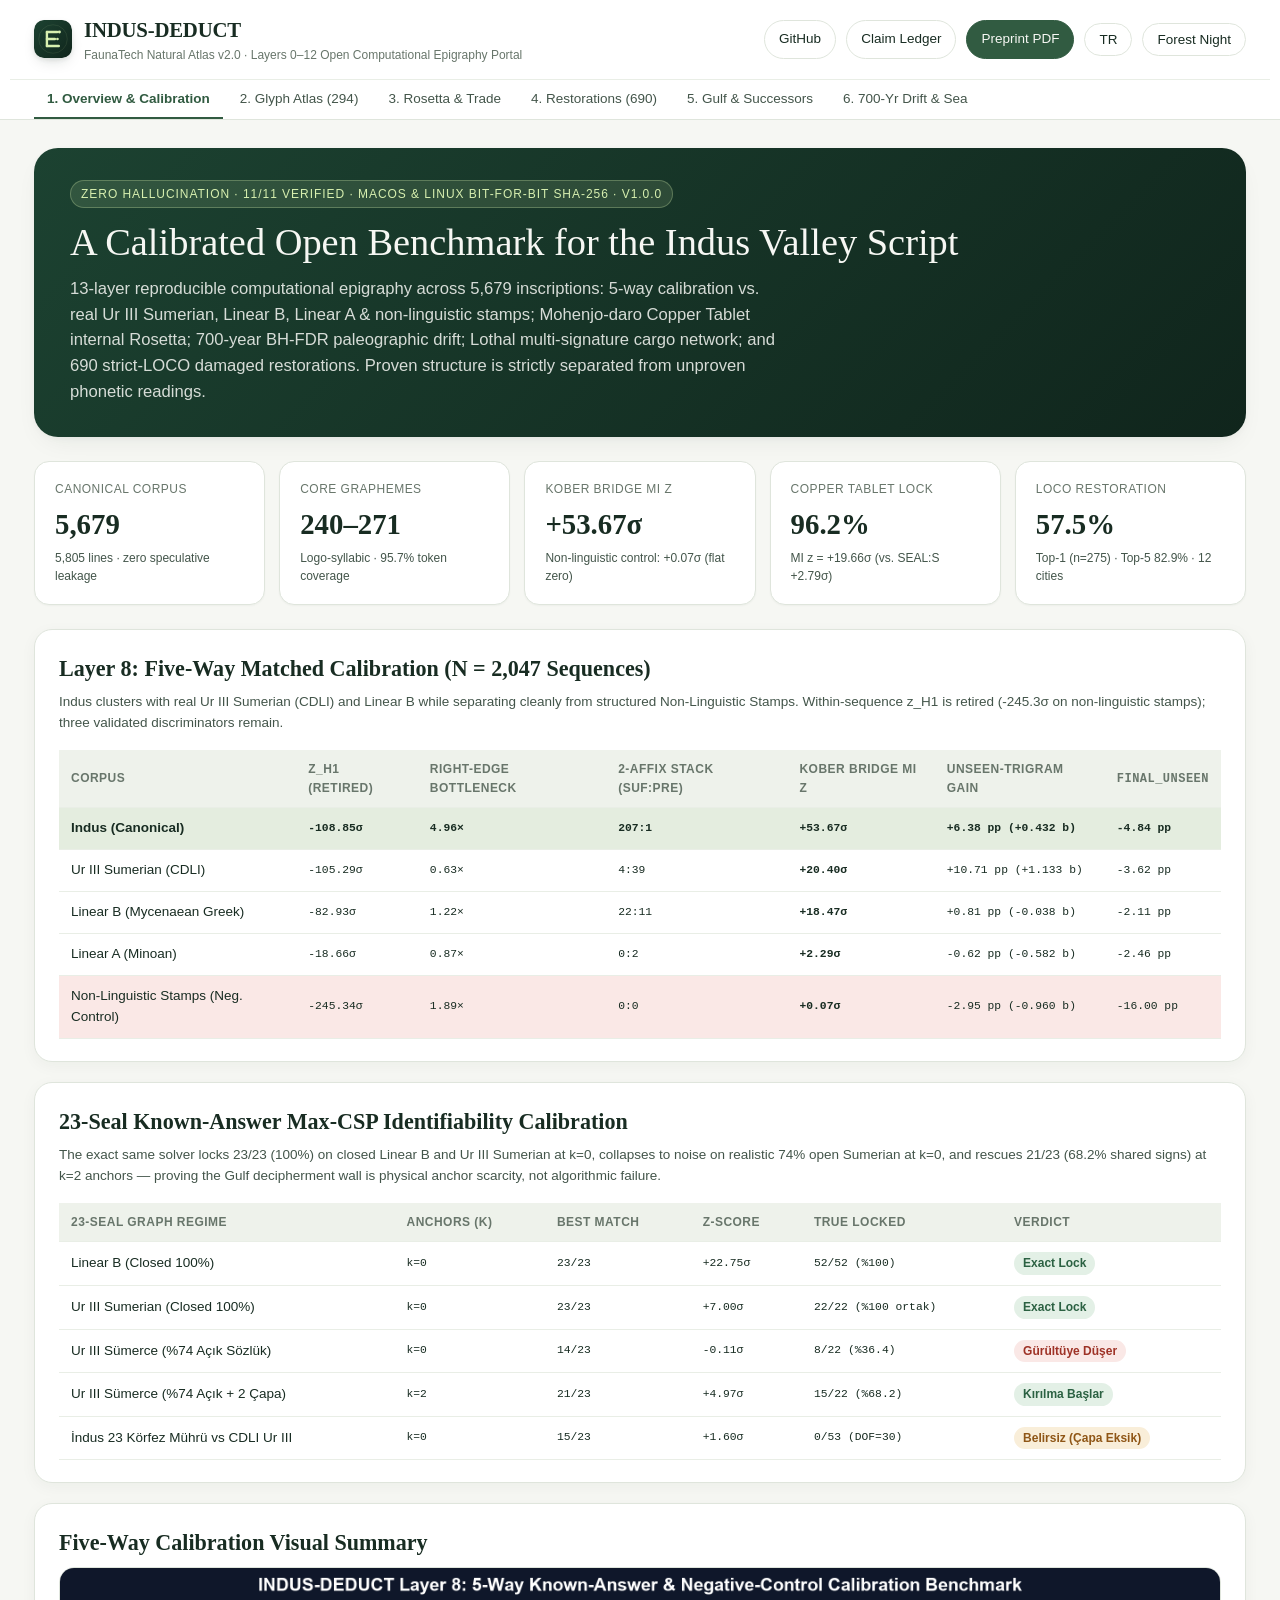
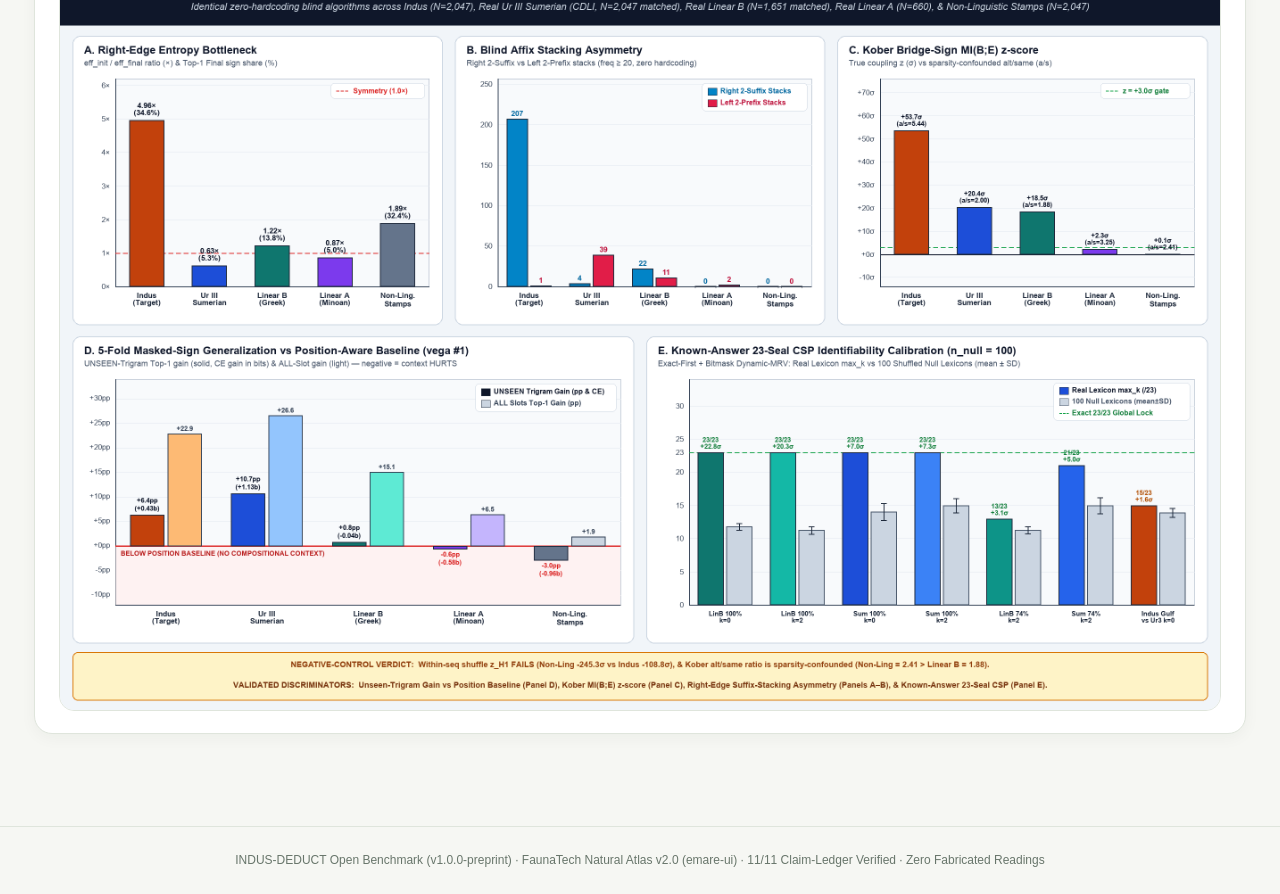
==== commit 0410fa8f: "feat(launch): bilingual TR/EN portal, 1200x630 FaunaTech OG card, zero-dep fresh-clone tests, saniti" ====
--- a/portal/index.html
+++ b/portal/index.html
@@ -3,7 +3,21 @@
 <head>
   <meta charset="utf-8" />
   <meta name="viewport" content="width=device-width, initial-scale=1" />
-  <title>INDUS-DEDUCT — Açık Hesaplamalı Epigrafi Portalı</title>
+  <title>INDUS-DEDUCT — Calibrated Computational Epigraphy for the Indus Valley Script</title>
+  <meta name="description" content="5,679 Indus inscriptions, 5-way calibration vs Ur III Sumerian &amp; Linear B, 700-year BH-FDR paleographic drift (#838->#803->#806, #156->#154), Mohenjo-daro Copper Tablet Internal Rosetta, and 690 restored damaged inscriptions. 11/11 verified." />
+  <link rel="canonical" href="https://indus.emare.dev/" />
+  <link rel="icon" type="image/svg+xml" href="./assets/emare-ui/brand/emare-seal-pine.svg" />
+  <meta property="og:type" content="website" />
+  <meta property="og:url" content="https://indus.emare.dev/" />
+  <meta property="og:title" content="INDUS-DEDUCT — Calibrated Computational Epigraphy for the Indus Valley Script" />
+  <meta property="og:description" content="5,679 inscriptions · Zero fabricated readings · z_H1 retired · 5-way calibration vs Sumerian &amp; Linear B · 700-yr glyph drift · 690 damaged inscriptions restored." />
+  <meta property="og:image" content="https://indus.emare.dev/assets/og-indusemare.png" />
+  <meta property="og:image:width" content="1200" />
+  <meta property="og:image:height" content="630" />
+  <meta name="twitter:card" content="summary_large_image" />
+  <meta name="twitter:title" content="INDUS-DEDUCT — Calibrated Open Benchmark for the Indus Valley Script" />
+  <meta name="twitter:description" content="We tested all 5,679 Indus inscriptions against real Ur III Sumerian, Linear B, Linear A &amp; non-linguistic stamps — retiring z_H1 and uncovering 700-year paleographic drift." />
+  <meta name="twitter:image" content="https://indus.emare.dev/assets/og-indusemare.png" />
   <link rel="stylesheet" href="./emare-tokens.css" />
   <style>
     @font-face {
@@ -64,10 +78,10 @@
 
     .nav-tabs {
       max-width: 1260px; margin: 0 auto; padding: 0 24px;
-      display: flex; gap: 6px; overflow-x: auto; border-top: 1px solid var(--em-border-subtle);
+      display: flex; gap: 4px; overflow-x: auto; border-top: 1px solid var(--em-border-subtle);
     }
     .tab-btn {
-      padding: 11px 16px; border: none; background: transparent;
+      padding: 11px 13px; border: none; background: transparent;
       color: var(--em-ink-secondary); font-family: var(--em-font-sans); font-size: var(--em-text-sm);
       font-weight: 500; cursor: pointer; border-bottom: 2px solid transparent; white-space: nowrap;
       transition: color var(--em-dur-fast), border-color var(--em-dur-fast);
@@ -184,21 +198,24 @@
         <img src="./assets/emare-ui/brand/emare-seal-pine.svg" alt="Emare Mühür" />
         <div>
           <div class="brand-title">INDUS-DEDUCT</div>
-          <div class="brand-sub">FaunaTech Doğal Atlas v2.0 · Katman 0–12 Açık Hesaplamalı Epigrafi Portalı</div>
+          <div class="brand-sub" data-i18n="brandSub">FaunaTech Doğal Atlas v2.0 · Katman 0–12 Açık Hesaplamalı Epigrafi Portalı</div>
         </div>
       </div>
       <div class="actions">
-        <a class="btn btn-primary" href="./assets/INDUS_DEDUCT_PREPRINT.pdf" target="_blank">PDF Makale İndir</a>
+        <a class="btn" href="https://github.com/emraresoftware/indusemare" target="_blank" rel="noopener">GitHub</a>
+        <a class="btn" href="https://github.com/emraresoftware/indusemare/blob/main/CLAIM_LEDGER.md" target="_blank" rel="noopener" data-i18n="btnLedger">İddia Defteri</a>
+        <a class="btn btn-primary" href="./assets/INDUS_DEDUCT_PREPRINT.pdf" target="_blank" data-i18n="btnPdf">PDF Makale</a>
+        <button class="btn" id="langToggle" type="button">EN</button>
         <button class="btn" id="themeToggle" type="button">Orman Gecesi</button>
       </div>
     </div>
     <nav class="nav-tabs" role="tablist">
-      <button class="tab-btn active" data-tab="overview">1. Genel &amp; 5'li Kalibrasyon</button>
-      <button class="tab-btn" data-tab="atlas">2. Canlı Glif Atlası (294)</button>
-      <button class="tab-btn" data-tab="rosetta">3. İç Rosetta &amp; Meluhha Ticareti</button>
-      <button class="tab-btn" data-tab="restore">4. Kırık Yazıt Tamamlama (690)</button>
-      <button class="tab-btn" data-tab="diachronic">5. İndus Sonrası Dil &amp; Körfez Duvarı</button>
-      <button class="tab-btn" data-tab="time12">6. 700 Yıllık Evrim &amp; Denizcilik</button>
+      <button class="tab-btn active" data-tab="overview" data-i18n="tab1">1. Genel &amp; 5'li Kalibrasyon</button>
+      <button class="tab-btn" data-tab="atlas" data-i18n="tab2">2. Canlı Glif Atlası (294)</button>
+      <button class="tab-btn" data-tab="rosetta" data-i18n="tab3">3. İç Rosetta &amp; Meluhha Ticareti</button>
+      <button class="tab-btn" data-tab="restore" data-i18n="tab4">4. Kırık Yazıt Tamamlama (690)</button>
+      <button class="tab-btn" data-tab="diachronic" data-i18n="tab5">5. İndus Sonrası Dil &amp; Körfez Duvarı</button>
+      <button class="tab-btn" data-tab="time12" data-i18n="tab6">6. 700 Yıllık Evrim &amp; Denizcilik</button>
     </nav>
   </header>
 
@@ -206,32 +223,32 @@
     <!-- TAB 1: OVERVIEW & CALIBRATION -->
     <section class="panel active" id="tab-overview">
       <div class="hero">
-        <span class="hero-eyebrow">Sıfır Halüsinasyon · 11/11 Doğrulanmış · Mac &amp; Linux Bit-Bit SHA-256 · v1.0.0</span>
-        <h1>İndus Vadisi Yazısı İçin Kalibre Edilmiş Açık Benchmark</h1>
-        <p>5.679 yazıt üzerinde görsel glif analizi, 5'li bilinen-cevap &amp; dil-dışı kalibrasyon, Mohenjo-daro bakır tablet iç Rosettası, Lothal çok-imzalı kargo ağı ve 690 kırık yazıtlık açık onarım kataloğu. Kanıtlanmış yapısal gerçekler ile kanıtlanmamış sesli okumalar kesin çizgiyle ayrılmıştır.</p>
+        <span class="hero-eyebrow" data-i18n="heroEyebrow">Sıfır Halüsinasyon · 11/11 Doğrulanmış · Mac &amp; Linux Bit-Bit SHA-256 · v1.0.0</span>
+        <h1 data-i18n="heroTitle">İndus Vadisi Yazısı İçin Kalibre Edilmiş Açık Benchmark</h1>
+        <p data-i18n="heroDesc">5.679 yazıt üzerinde görsel glif analizi, 5'li bilinen-cevap &amp; dil-dışı kalibrasyon, Mohenjo-daro bakır tablet iç Rosettası, 700 yıllık paleografik evrim, Lothal çok-imzalı kargo ağı ve 690 kırık yazıtlık açık onarım kataloğu. Kanıtlanmış yapısal gerçekler ile kanıtlanmamış sesli okumalar kesin çizgiyle ayrılmıştır.</p>
       </div>
 
       <div class="kpi-grid">
-        <div class="kpi"><div class="kpi-label">Kanonik Korpus</div><div class="kpi-val">5.679</div><div class="kpi-note">5.805 satır · sıfır kuram kirliliği</div></div>
-        <div class="kpi"><div class="kpi-label">Çekirdek İşaret (Tipoloji)</div><div class="kpi-val">240–271</div><div class="kpi-note">Logo-heceli · %95.7 token kapsamı</div></div>
-        <div class="kpi"><div class="kpi-label">Kober Köprü Sinyali</div><div class="kpi-val">+53.67σ</div><div class="kpi-note">Dil-dışı kontrol: +0.07σ (sıfır)</div></div>
-        <div class="kpi"><div class="kpi-label">Bakır Tablet İç Kilidi</div><div class="kpi-val">%96.2</div><div class="kpi-note">MI z = +19.66σ (SEAL:S +2.79σ)</div></div>
-        <div class="kpi"><div class="kpi-label">LOCO Kırık Yazıt Onarımı</div><div class="kpi-val">%57.5</div><div class="kpi-note">Top-1 (n=275) · Top-5 %82.9 · 12 şehir</div></div>
-      </div>
-
-      <div class="card">
-        <h2>Katman 8: 5'li Kalibrasyon (Eşit Boyut &amp; Uzunluk — N = 2.047)</h2>
-        <p class="lead">İndus yazısının gerçek Sümer (Ur III CDLI), Linear B ve Linear A ile aynı kümeye oturup Dil-Dışı Damgalardan nasıl kesin ayrıştığı. <code>z_H1</code> emekliye ayrıldı; 3 doğrulanmış ayırt edici öne çıktı.</p>
+        <div class="kpi"><div class="kpi-label" data-i18n="kpi1L">Kanonik Korpus</div><div class="kpi-val" data-i18n="kpi1V">5.679</div><div class="kpi-note" data-i18n="kpi1N">5.805 satır · sıfır kuram kirliliği</div></div>
+        <div class="kpi"><div class="kpi-label" data-i18n="kpi2L">Çekirdek İşaret (Tipoloji)</div><div class="kpi-val">240–271</div><div class="kpi-note" data-i18n="kpi2N">Logo-heceli · %95.7 token kapsamı</div></div>
+        <div class="kpi"><div class="kpi-label" data-i18n="kpi3L">Kober Köprü Sinyali</div><div class="kpi-val">+53.67σ</div><div class="kpi-note" data-i18n="kpi3N">Dil-dışı kontrol: +0.07σ (sıfır)</div></div>
+        <div class="kpi"><div class="kpi-label" data-i18n="kpi4L">Bakır Tablet İç Kilidi</div><div class="kpi-val" data-i18n="kpi4V">%96.2</div><div class="kpi-note" data-i18n="kpi4N">MI z = +19.66σ (SEAL:S +2.79σ)</div></div>
+        <div class="kpi"><div class="kpi-label" data-i18n="kpi5L">LOCO Kırık Yazıt Onarımı</div><div class="kpi-val" data-i18n="kpi5V">%57.5</div><div class="kpi-note" data-i18n="kpi5N">Top-1 (n=275) · Top-5 %82.9 · 12 şehir</div></div>
+      </div>
+
+      <div class="card">
+        <h2 data-i18n="calTitle">Katman 8: 5'li Kalibrasyon (Eşit Boyut &amp; Uzunluk — N = 2.047)</h2>
+        <p class="lead" data-i18n="calLead">İndus yazısının gerçek Sümer (Ur III CDLI), Linear B ve Linear A ile aynı kümeye oturup Dil-Dışı Damgalardan nasıl kesin ayrıştığı. z_H1 emekliye ayrıldı; 3 doğrulanmış ayırt edici öne çıktı.</p>
         <div style="overflow-x:auto">
           <table>
             <thead>
               <tr>
-                <th>Korpus</th>
-                <th><code>z_H1</code> (Emekli)</th>
-                <th>Sağ-Kenar Daralma</th>
-                <th>2-Ek Yığılması (Son:Ön)</th>
-                <th>Kober Köprü MI <code>z</code></th>
-                <th>Görülmemiş Trigram Kazancı</th>
+                <th data-i18n="thCorpus">Korpus</th>
+                <th data-i18n="thZh1">z_H1 (Emekli)</th>
+                <th data-i18n="thRb">Sağ-Kenar Daralma</th>
+                <th data-i18n="thAffix">2-Ek Yığılması (Son:Ön)</th>
+                <th data-i18n="thKober">Kober Köprü MI z</th>
+                <th data-i18n="thUnseen">Görülmemiş Trigram Kazancı</th>
                 <th><code>final_UNSEEN</code></th>
               </tr>
             </thead>
@@ -241,26 +258,26 @@
       </div>
 
       <div class="card">
-        <h2>23-Mühürlü Bilinen-Cevap (Known-Answer) Max-CSP Doğrulaması</h2>
-        <p class="lead">Aynı çözücü kapalı Linear B ve Ur III Sümercede %100 kilit açarken, %74 açık sözlüklü gerçek Sümercede 0 çapayla gürültüye düşüp 2 çapayla (%68.2) çözülüyor — İndus Körfez duvarı algoritmik değil, fiziksel çapa eksikliği.</p>
+        <h2 data-i18n="cspTitle">23-Mühürlü Bilinen-Cevap (Known-Answer) Max-CSP Doğrulaması</h2>
+        <p class="lead" data-i18n="cspLead">Aynı çözücü kapalı Linear B ve Ur III Sümercede %100 kilit açarken, %74 açık sözlüklü gerçek Sümercede 0 çapayla gürültüye düşüp 2 çapayla (%68.2) çözülüyor — İndus Körfez duvarı algoritmik değil, fiziksel çapa eksikliği.</p>
         <div style="overflow-x:auto">
           <table>
-            <thead><tr><th>23-Mühürlü Graf Rejimi</th><th>Çapa (k)</th><th>En İyi Eşleşme</th><th>z-skoru</th><th>Doğru Kilitlenen</th><th>Karar</th></tr></thead>
+            <thead><tr><th data-i18n="thRegime">23-Mühürlü Graf Rejimi</th><th data-i18n="thAnchor">Çapa (k)</th><th data-i18n="thBest">En İyi Eşleşme</th><th data-i18n="thZ">z-skoru</th><th data-i18n="thLocked">Doğru Kilitlenen</th><th data-i18n="thVerdict">Karar</th></tr></thead>
             <tbody id="cspTableBody"></tbody>
           </table>
         </div>
       </div>
 
       <div class="card">
-        <h2>5'li Kalibrasyon Görsel Özeti</h2>
-        <img class="plate-img" src="./assets/charts/calibration_5way_chart.png" alt="Katman 8 5-Way Calibration Chart" />
+        <h2 data-i18n="calChartTitle">5'li Kalibrasyon Görsel Özeti</h2>
+        <img class="plate-img" src="./assets/charts/calibration_5way_chart.png" alt="Layer 8 5-Way Calibration Chart" />
       </div>
     </section>
 
     <!-- TAB 2: LIVE GLYPH ATLAS -->
     <section class="panel" id="tab-atlas">
       <div class="card">
-        <h2>Canlı İndus Glif Atlası (294 Sık İşaret = %95.7 Korpus Kapsamı)</h2>
+        <h2 data-i18n="atlasH2">Canlı İndus Glif Atlası (294 Sık İşaret = %95.7 Korpus Kapsamı)</h2>
         <p class="lead">Gerçek ICIT TTF yazı tipiyle canlı çizim. Alt çubuklar: <span class="badge badge-clay">Açıcı</span> · <span class="badge" style="background:var(--em-surface-muted)">Orta</span> · <span class="badge badge-ok">Bitiş</span> oranlarını gösterir.</p>
         <div class="controls">
           <input class="input" id="atlasSearch" placeholder="İşaret no ara (ör. 740, 091, 790)..." style="min-width:240px" />
@@ -435,17 +452,149 @@
     </section>
   </main>
 
-  <footer>
-    INDUS-DEDUCT Açık Benchmark (v1.0.0-preprint) · FaunaTech Doğal Atlas v2.0 (<code>emare-ui</code>) · 11/11 Claim-Ledger Doğrulamalı · Sıfır Uydurma Okuma
+  <footer data-i18n="footerTxt">
+    INDUS-DEDUCT Açık Benchmark (v1.0.0-preprint) · FaunaTech Doğal Atlas v2.0 (emare-ui) · 11/11 Claim-Ledger Doğrulamalı · Sıfır Uydurma Okuma
   </footer>
 
   <script>
+    const I18N = {
+      tr: {
+        brandSub: "FaunaTech Doğal Atlas v2.0 · Katman 0–12 Açık Hesaplamalı Epigrafi Portalı",
+        btnLedger: "İddia Defteri",
+        btnPdf: "PDF Makale",
+        tab1: "1. Genel & Kalibrasyon",
+        tab2: "2. Glif Atlası (294)",
+        tab3: "3. İç Rosetta & Ticaret",
+        tab4: "4. Kırık Onarım (690)",
+        tab5: "5. Ardıl Dil & Körfez",
+        tab6: "6. 700 Yıl & Denizcilik",
+        heroEyebrow: "Sıfır Halüsinasyon · 11/11 Doğrulanmış · Mac & Linux Bit-Bit SHA-256 · v1.0.0",
+        heroTitle: "İndus Vadisi Yazısı İçin Kalibre Edilmiş Açık Benchmark",
+        heroDesc: "5.679 yazıt üzerinde görsel glif analizi, 5'li bilinen-cevap & dil-dışı kalibrasyon, Mohenjo-daro bakır tablet iç Rosettası, 700 yıllık paleografik evrim, Lothal çok-imzalı kargo ağı ve 690 kırık yazıtlık açık onarım kataloğu. Kanıtlanmış yapısal gerçekler ile kanıtlanmamış sesli okumalar kesin çizgiyle ayrılmıştır.",
+        kpi1L: "Kanonik Korpus", kpi1V: "5.679", kpi1N: "5.805 satır · sıfır kuram kirliliği",
+        kpi2L: "Çekirdek İşaret (Tipoloji)", kpi2N: "Logo-heceli · %95.7 token kapsamı",
+        kpi3L: "Kober Köprü Sinyali", kpi3N: "Dil-dışı kontrol: +0.07σ (sıfır)",
+        kpi4L: "Bakır Tablet İç Kilidi", kpi4V: "%96.2", kpi4N: "MI z = +19.66σ (SEAL:S +2.79σ)",
+        kpi5L: "LOCO Kırık Yazıt Onarımı", kpi5V: "%57.5", kpi5N: "Top-1 (n=275) · Top-5 %82.9 · 12 şehir",
+        calTitle: "Katman 8: 5'li Kalibrasyon (Eşit Boyut & Uzunluk — N = 2.047)",
+        calLead: "İndus yazısının gerçek Sümer (Ur III CDLI), Linear B ve Linear A ile aynı kümeye oturup Dil-Dışı Damgalardan nasıl kesin ayrıştığı. z_H1 emekliye ayrıldı; 3 doğrulanmış ayırt edici öne çıktı.",
+        thCorpus: "Korpus", thZh1: "z_H1 (Emekli)", thRb: "Sağ-Kenar Daralma", thAffix: "2-Ek Yığılması (Son:Ön)",
+        thKober: "Kober Köprü MI z", thUnseen: "Görülmemiş Trigram Kazancı",
+        cspTitle: "23-Mühürlü Bilinen-Cevap (Known-Answer) Max-CSP Doğrulaması",
+        cspLead: "Aynı çözücü kapalı Linear B ve Ur III Sümercede %100 kilit açarken, %74 açık sözlüklü gerçek Sümercede 0 çapayla gürültüye düşüp 2 çapayla (%68.2) çözülüyor — İndus Körfez duvarı algoritmik değil, fiziksel çapa eksikliği.",
+        thRegime: "23-Mühürlü Graf Rejimi", thAnchor: "Çapa (k)", thBest: "En İyi Eşleşme", thZ: "z-skoru", thLocked: "Doğru Kilitlenen", thVerdict: "Karar",
+        calChartTitle: "5'li Kalibrasyon Görsel Özeti",
+        atlasH2: "Canlı İndus Glif Atlası (294 Sık İşaret = %95.7 Korpus Kapsamı)",
+        themeDark: "Orman Gecesi", themeLight: "Sabah Keteni",
+        footerTxt: "INDUS-DEDUCT Açık Benchmark (v1.0.0-preprint) · FaunaTech Doğal Atlas v2.0 (emare-ui) · 11/11 Claim-Ledger Doğrulamalı · Sıfır Uydurma Okuma"
+      },
+      en: {
+        brandSub: "FaunaTech Natural Atlas v2.0 · Layers 0–12 Open Computational Epigraphy Portal",
+        btnLedger: "Claim Ledger",
+        btnPdf: "Preprint PDF",
+        tab1: "1. Overview & Calibration",
+        tab2: "2. Glyph Atlas (294)",
+        tab3: "3. Rosetta & Trade",
+        tab4: "4. Restorations (690)",
+        tab5: "5. Gulf & Successors",
+        tab6: "6. 700-Yr Drift & Sea",
+        heroEyebrow: "Zero Hallucination · 11/11 Verified · macOS & Linux Bit-for-Bit SHA-256 · v1.0.0",
+        heroTitle: "A Calibrated Open Benchmark for the Indus Valley Script",
+        heroDesc: "13-layer reproducible computational epigraphy across 5,679 inscriptions: 5-way calibration vs. real Ur III Sumerian, Linear B, Linear A & non-linguistic stamps; Mohenjo-daro Copper Tablet internal Rosetta; 700-year BH-FDR paleographic drift; Lothal multi-signature cargo network; and 690 strict-LOCO damaged restorations. Proven structure is strictly separated from unproven phonetic readings.",
+        kpi1L: "Canonical Corpus", kpi1V: "5,679", kpi1N: "5,805 lines · zero speculative leakage",
+        kpi2L: "Core Graphemes", kpi2N: "Logo-syllabic · 95.7% token coverage",
+        kpi3L: "Kober Bridge MI z", kpi3N: "Non-linguistic control: +0.07σ (flat zero)",
+        kpi4L: "Copper Tablet Lock", kpi4V: "96.2%", kpi4N: "MI z = +19.66σ (vs. SEAL:S +2.79σ)",
+        kpi5L: "LOCO Restoration", kpi5V: "57.5%", kpi5N: "Top-1 (n=275) · Top-5 82.9% · 12 cities",
+        calTitle: "Layer 8: Five-Way Matched Calibration (N = 2,047 Sequences)",
+        calLead: "Indus clusters with real Ur III Sumerian (CDLI) and Linear B while separating cleanly from structured Non-Linguistic Stamps. Within-sequence z_H1 is retired (-245.3σ on non-linguistic stamps); three validated discriminators remain.",
+        thCorpus: "Corpus", thZh1: "z_H1 (Retired)", thRb: "Right-Edge Bottleneck", thAffix: "2-Affix Stack (Suf:Pre)",
+        thKober: "Kober Bridge MI z", thUnseen: "Unseen-Trigram Gain",
+        cspTitle: "23-Seal Known-Answer Max-CSP Identifiability Calibration",
+        cspLead: "The exact same solver locks 23/23 (100%) on closed Linear B and Ur III Sumerian at k=0, collapses to noise on realistic 74% open Sumerian at k=0, and rescues 21/23 (68.2% shared signs) at k=2 anchors — proving the Gulf decipherment wall is physical anchor scarcity, not algorithmic failure.",
+        thRegime: "23-Seal Graph Regime", thAnchor: "Anchors (k)", thBest: "Best Match", thZ: "z-score", thLocked: "True Locked", thVerdict: "Verdict",
+        calChartTitle: "Five-Way Calibration Visual Summary",
+        atlasH2: "Live Indus Glyph Atlas (294 Core Signs = 95.7% Corpus Coverage)",
+        themeDark: "Forest Night", themeLight: "Morning Linen",
+        footerTxt: "INDUS-DEDUCT Open Benchmark (v1.0.0-preprint) · FaunaTech Natural Atlas v2.0 (emare-ui) · 11/11 Claim-Ledger Verified · Zero Fabricated Readings"
+      }
+    };
+    const CAL_NAMES_EN = {
+      indus_strict: "Indus (Canonical)",
+      sumerian_matched: "Ur III Sumerian (CDLI)",
+      linearb_matched: "Linear B (Mycenaean Greek)",
+      lineara_words: "Linear A (Minoan)",
+      nonlinguistic_stamps: "Non-Linguistic Stamps (Neg. Control)"
+    };
+    const CSP_MAP_EN = {
+      "Linear B (Kapalı %100)": "Linear B (Closed 100%)",
+      "Ur III Sümerce (Kapalı %100)": "Ur III Sumerian (Closed 100%)",
+      "Ur III Sümerce (Açık %74)": "Ur III Sumerian (Open 74%)",
+      "İndus Körfez Bileşeni (Gerçek)": "Indus Gulf Component (Real)",
+      "Tam Çözüm": "Exact Lock",
+      "Gürültü (Çapasız)": "Noise (Unanchored)",
+      "Çapayla Kırılma!": "Anchor Breakthrough!",
+      "Belirsiz (DOF=30)": "Underdetermined (DOF=30)"
+    };
+    const urlLang = new URLSearchParams(location.search).get("lang");
+    let curLang = urlLang === "en" || urlLang === "tr" ? urlLang : ((navigator.language || "").toLowerCase().startsWith("tr") ? "tr" : "en");
+    const langBtn = document.getElementById("langToggle");
     const themeBtn = document.getElementById("themeToggle");
+    let portalData = null;
+
+    function syncThemeBtn() {
+      const isDark = document.documentElement.getAttribute("data-theme") === "dark";
+      const dict = I18N[curLang];
+      themeBtn.textContent = isDark ? dict.themeLight : dict.themeDark;
+    }
+
+    function renderCalTables() {
+      if (!portalData) return;
+      const B = portalData;
+      document.getElementById("calTableBody").innerHTML = B.calibration_5way.map(r => {
+        const isIndus = r.key === "indus_strict";
+        const isNeg = r.key === "nonlinguistic_stamps";
+        const bg = isIndus ? 'style="background:var(--em-accent-soft);font-weight:600"' : (isNeg ? 'style="background:var(--em-danger-soft)"' : "");
+        const label = curLang === "en" ? (CAL_NAMES_EN[r.key] || r.name) : r.name;
+        return `<tr ${bg}>
+          <td>${label}</td>
+          <td class="mono">${r.z_h1.toFixed(2)}σ</td>
+          <td class="mono">${r.rb.toFixed(2)}×</td>
+          <td class="mono">${r.suf_pre}</td>
+          <td class="mono"><strong>${r.kober_z >= 0 ? "+" : ""}${r.kober_z.toFixed(2)}σ</strong></td>
+          <td class="mono">${r.unseen_pp >= 0 ? "+" : ""}${r.unseen_pp.toFixed(2)} pp (${r.unseen_bits >= 0 ? "+" : ""}${r.unseen_bits.toFixed(3)} b)</td>
+          <td class="mono">${r.fin_unseen_pp.toFixed(2)} pp</td>
+        </tr>`;
+      }).join("");
+
+      document.getElementById("cspTableBody").innerHTML = B.csp_known_answer.map(r => {
+        const cls = r.status.includes("Tam") || r.status.includes("Kırılma") ? "badge-ok" : (r.status.includes("Gürültü") ? "badge-err" : "badge-warn");
+        const rName = curLang === "en" ? (CSP_MAP_EN[r.name] || r.name) : r.name;
+        const rStatus = curLang === "en" ? (CSP_MAP_EN[r.status] || r.status) : r.status;
+        return `<tr><td>${rName}</td><td class="mono">k=${r.k}</td><td class="mono">${r.max_k}</td><td class="mono">${r.z >= 0 ? "+" : ""}${r.z.toFixed(2)}σ</td><td class="mono">${r.locked}</td><td><span class="badge ${cls}">${rStatus}</span></td></tr>`;
+      }).join("");
+    }
+
+    function applyLang(l) {
+      curLang = l;
+      document.documentElement.lang = l;
+      const dict = I18N[l];
+      document.querySelectorAll("[data-i18n]").forEach(el => {
+        const k = el.getAttribute("data-i18n");
+        if (dict[k]) el.textContent = dict[k];
+      });
+      langBtn.textContent = l === "tr" ? "EN" : "TR";
+      syncThemeBtn();
+      renderCalTables();
+    }
+    langBtn.addEventListener("click", () => applyLang(curLang === "tr" ? "en" : "tr"));
+    applyLang(curLang);
+
     themeBtn.addEventListener("click", () => {
       const root = document.documentElement;
       const next = root.getAttribute("data-theme") === "dark" ? "light" : "dark";
       root.setAttribute("data-theme", next);
-      themeBtn.textContent = next === "dark" ? "Sabah Keteni" : "Orman Gecesi";
+      syncThemeBtn();
     });
 
     document.querySelectorAll(".tab-btn").forEach(btn => {
@@ -466,30 +615,12 @@
     }
 
     fetch("./data/indus_portal_bundle.json").then(r => r.json()).then(B => {
+      portalData = B;
       const cp = B.cp_map;
       document.getElementById("glyph091").textContent = cp["091"] || "091";
 
-      // 1. Calibration 5-way
-      document.getElementById("calTableBody").innerHTML = B.calibration_5way.map(r => {
-        const isIndus = r.key === "indus_strict";
-        const isNeg = r.key === "nonlinguistic_stamps";
-        const bg = isIndus ? 'style="background:var(--em-accent-soft);font-weight:600"' : (isNeg ? 'style="background:var(--em-danger-soft)"' : "");
-        return `<tr ${bg}>
-          <td>${r.name}</td>
-          <td class="mono">${r.z_h1.toFixed(2)}σ</td>
-          <td class="mono">${r.rb.toFixed(2)}×</td>
-          <td class="mono">${r.suf_pre}</td>
-          <td class="mono"><strong>${r.kober_z >= 0 ? "+" : ""}${r.kober_z.toFixed(2)}σ</strong></td>
-          <td class="mono">${r.unseen_pp >= 0 ? "+" : ""}${r.unseen_pp.toFixed(2)} pp (${r.unseen_bits >= 0 ? "+" : ""}${r.unseen_bits.toFixed(3)} b)</td>
-          <td class="mono">${r.fin_unseen_pp.toFixed(2)} pp</td>
-        </tr>`;
-      }).join("");
-
-      // 2. CSP Known-Answer
-      document.getElementById("cspTableBody").innerHTML = B.csp_known_answer.map(r => {
-        const cls = r.status.includes("Tam") || r.status.includes("Kırılma") ? "badge-ok" : (r.status.includes("Gürültü") ? "badge-err" : "badge-warn");
-        return `<tr><td>${r.name}</td><td class="mono">k=${r.k}</td><td class="mono">${r.max_k}</td><td class="mono">${r.z >= 0 ? "+" : ""}${r.z.toFixed(2)}σ</td><td class="mono">${r.locked}</td><td><span class="badge ${cls}">${r.status}</span></td></tr>`;
-      }).join("");
+      // 1 & 2. Calibration 5-way & CSP Known-Answer (language-aware)
+      renderCalTables();
 
       // 3. Atlas
       function drawAtlas() {
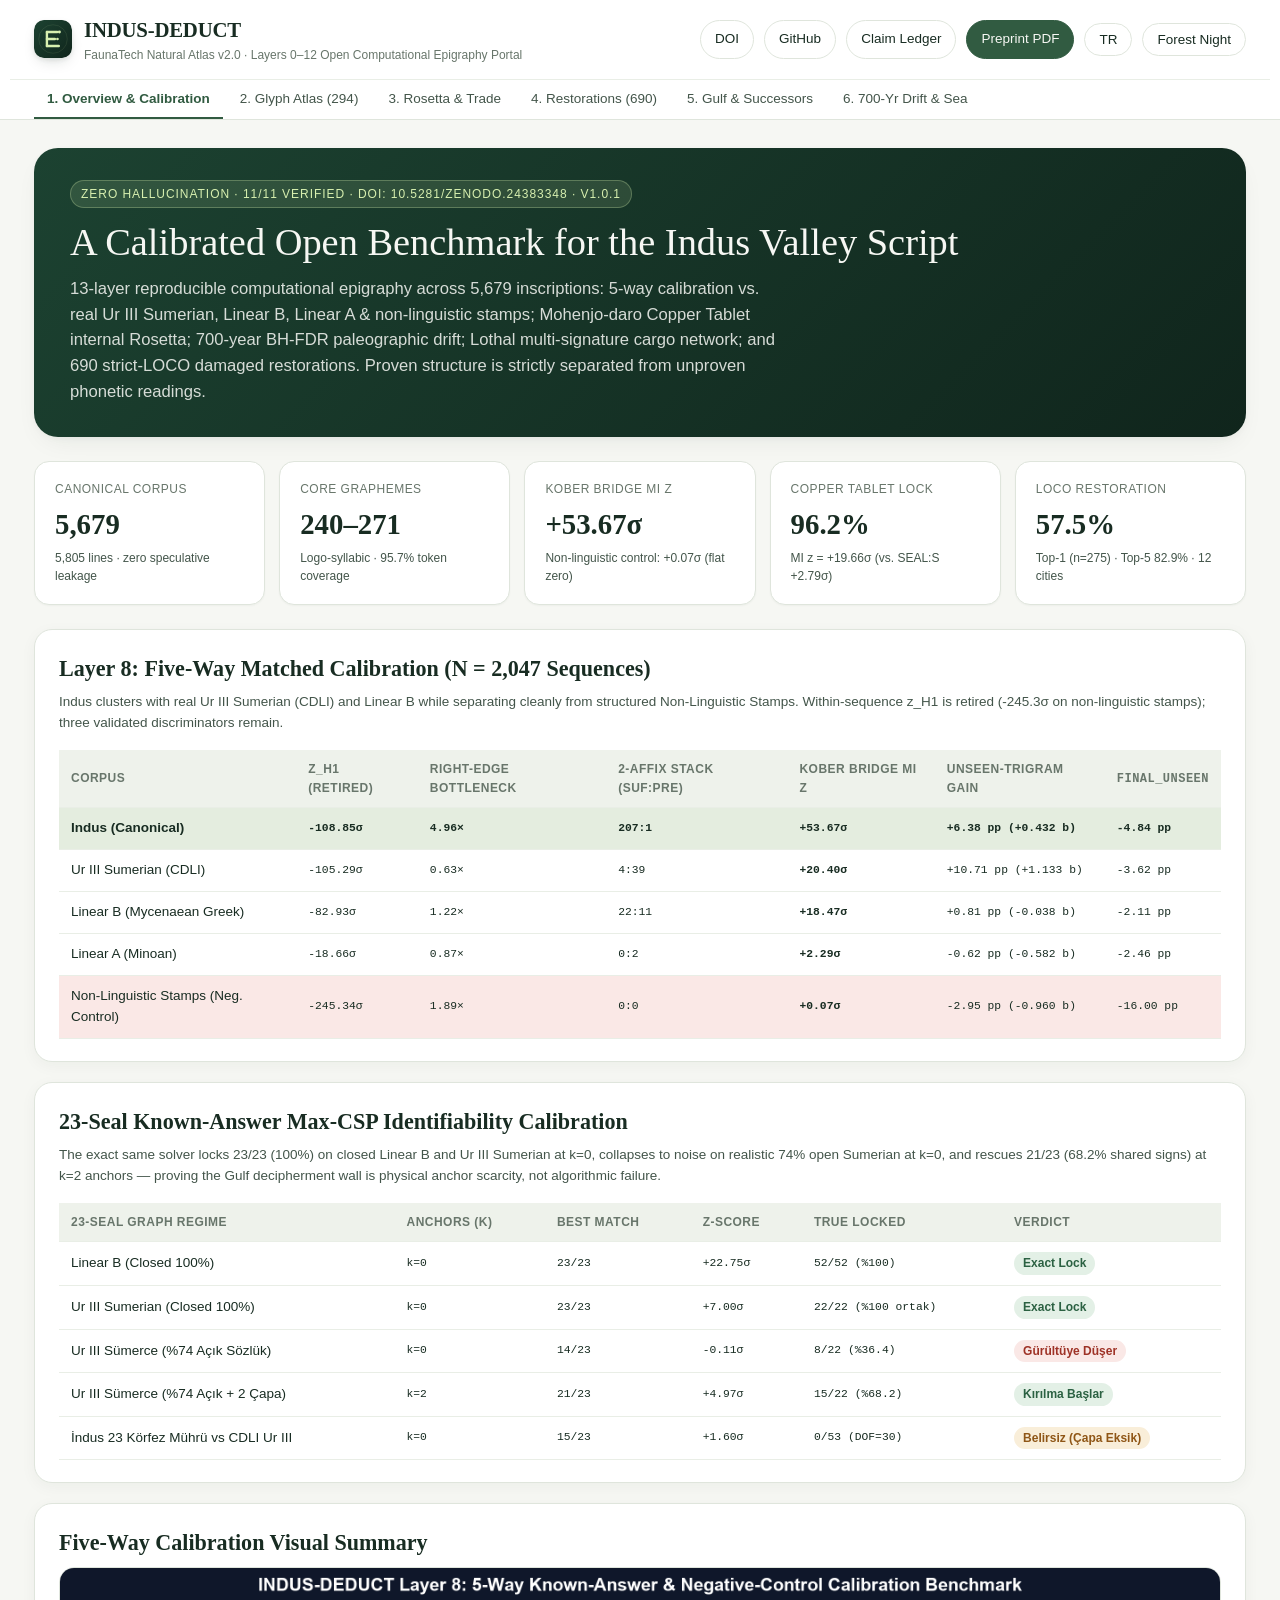
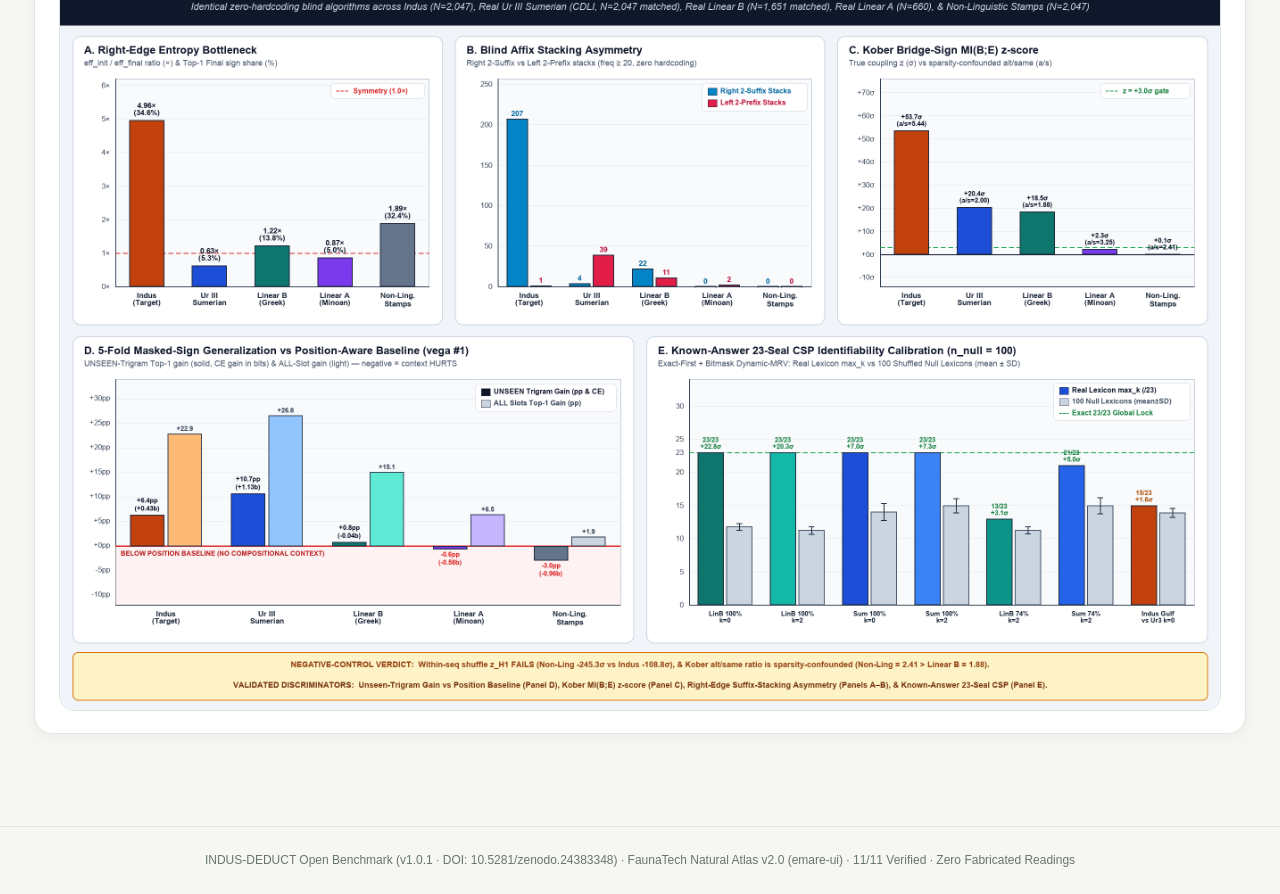
==== commit b866ac54: "docs(doi): wire official CERN/Zenodo DOI 10.5281/zenodo.24383348 into README, CITATION.cff, indus.em" ====
--- a/portal/index.html
+++ b/portal/index.html
@@ -202,6 +202,7 @@
         </div>
       </div>
       <div class="actions">
+        <a class="btn" href="https://doi.org/10.5281/zenodo.24383348" target="_blank" rel="noopener">DOI</a>
         <a class="btn" href="https://github.com/emraresoftware/indusemare" target="_blank" rel="noopener">GitHub</a>
         <a class="btn" href="https://github.com/emraresoftware/indusemare/blob/main/CLAIM_LEDGER.md" target="_blank" rel="noopener" data-i18n="btnLedger">İddia Defteri</a>
         <a class="btn btn-primary" href="./assets/INDUS_DEDUCT_PREPRINT.pdf" target="_blank" data-i18n="btnPdf">PDF Makale</a>
@@ -468,7 +469,7 @@
         tab4: "4. Kırık Onarım (690)",
         tab5: "5. Ardıl Dil & Körfez",
         tab6: "6. 700 Yıl & Denizcilik",
-        heroEyebrow: "Sıfır Halüsinasyon · 11/11 Doğrulanmış · Mac & Linux Bit-Bit SHA-256 · v1.0.0",
+        heroEyebrow: "Sıfır Halüsinasyon · 11/11 Doğrulanmış · DOI: 10.5281/zenodo.24383348 · v1.0.1",
         heroTitle: "İndus Vadisi Yazısı İçin Kalibre Edilmiş Açık Benchmark",
         heroDesc: "5.679 yazıt üzerinde görsel glif analizi, 5'li bilinen-cevap & dil-dışı kalibrasyon, Mohenjo-daro bakır tablet iç Rosettası, 700 yıllık paleografik evrim, Lothal çok-imzalı kargo ağı ve 690 kırık yazıtlık açık onarım kataloğu. Kanıtlanmış yapısal gerçekler ile kanıtlanmamış sesli okumalar kesin çizgiyle ayrılmıştır.",
         kpi1L: "Kanonik Korpus", kpi1V: "5.679", kpi1N: "5.805 satır · sıfır kuram kirliliği",
@@ -486,7 +487,7 @@
         calChartTitle: "5'li Kalibrasyon Görsel Özeti",
         atlasH2: "Canlı İndus Glif Atlası (294 Sık İşaret = %95.7 Korpus Kapsamı)",
         themeDark: "Orman Gecesi", themeLight: "Sabah Keteni",
-        footerTxt: "INDUS-DEDUCT Açık Benchmark (v1.0.0-preprint) · FaunaTech Doğal Atlas v2.0 (emare-ui) · 11/11 Claim-Ledger Doğrulamalı · Sıfır Uydurma Okuma"
+        footerTxt: "INDUS-DEDUCT Açık Benchmark (v1.0.1 · DOI: 10.5281/zenodo.24383348) · FaunaTech Doğal Atlas v2.0 (emare-ui) · 11/11 Doğrulamalı · Sıfır Uydurma Okuma"
       },
       en: {
         brandSub: "FaunaTech Natural Atlas v2.0 · Layers 0–12 Open Computational Epigraphy Portal",
@@ -498,7 +499,7 @@
         tab4: "4. Restorations (690)",
         tab5: "5. Gulf & Successors",
         tab6: "6. 700-Yr Drift & Sea",
-        heroEyebrow: "Zero Hallucination · 11/11 Verified · macOS & Linux Bit-for-Bit SHA-256 · v1.0.0",
+        heroEyebrow: "Zero Hallucination · 11/11 Verified · DOI: 10.5281/zenodo.24383348 · v1.0.1",
         heroTitle: "A Calibrated Open Benchmark for the Indus Valley Script",
         heroDesc: "13-layer reproducible computational epigraphy across 5,679 inscriptions: 5-way calibration vs. real Ur III Sumerian, Linear B, Linear A & non-linguistic stamps; Mohenjo-daro Copper Tablet internal Rosetta; 700-year BH-FDR paleographic drift; Lothal multi-signature cargo network; and 690 strict-LOCO damaged restorations. Proven structure is strictly separated from unproven phonetic readings.",
         kpi1L: "Canonical Corpus", kpi1V: "5,679", kpi1N: "5,805 lines · zero speculative leakage",
@@ -516,7 +517,7 @@
         calChartTitle: "Five-Way Calibration Visual Summary",
         atlasH2: "Live Indus Glyph Atlas (294 Core Signs = 95.7% Corpus Coverage)",
         themeDark: "Forest Night", themeLight: "Morning Linen",
-        footerTxt: "INDUS-DEDUCT Open Benchmark (v1.0.0-preprint) · FaunaTech Natural Atlas v2.0 (emare-ui) · 11/11 Claim-Ledger Verified · Zero Fabricated Readings"
+        footerTxt: "INDUS-DEDUCT Open Benchmark (v1.0.1 · DOI: 10.5281/zenodo.24383348) · FaunaTech Natural Atlas v2.0 (emare-ui) · 11/11 Verified · Zero Fabricated Readings"
       }
     };
     const CAL_NAMES_EN = {
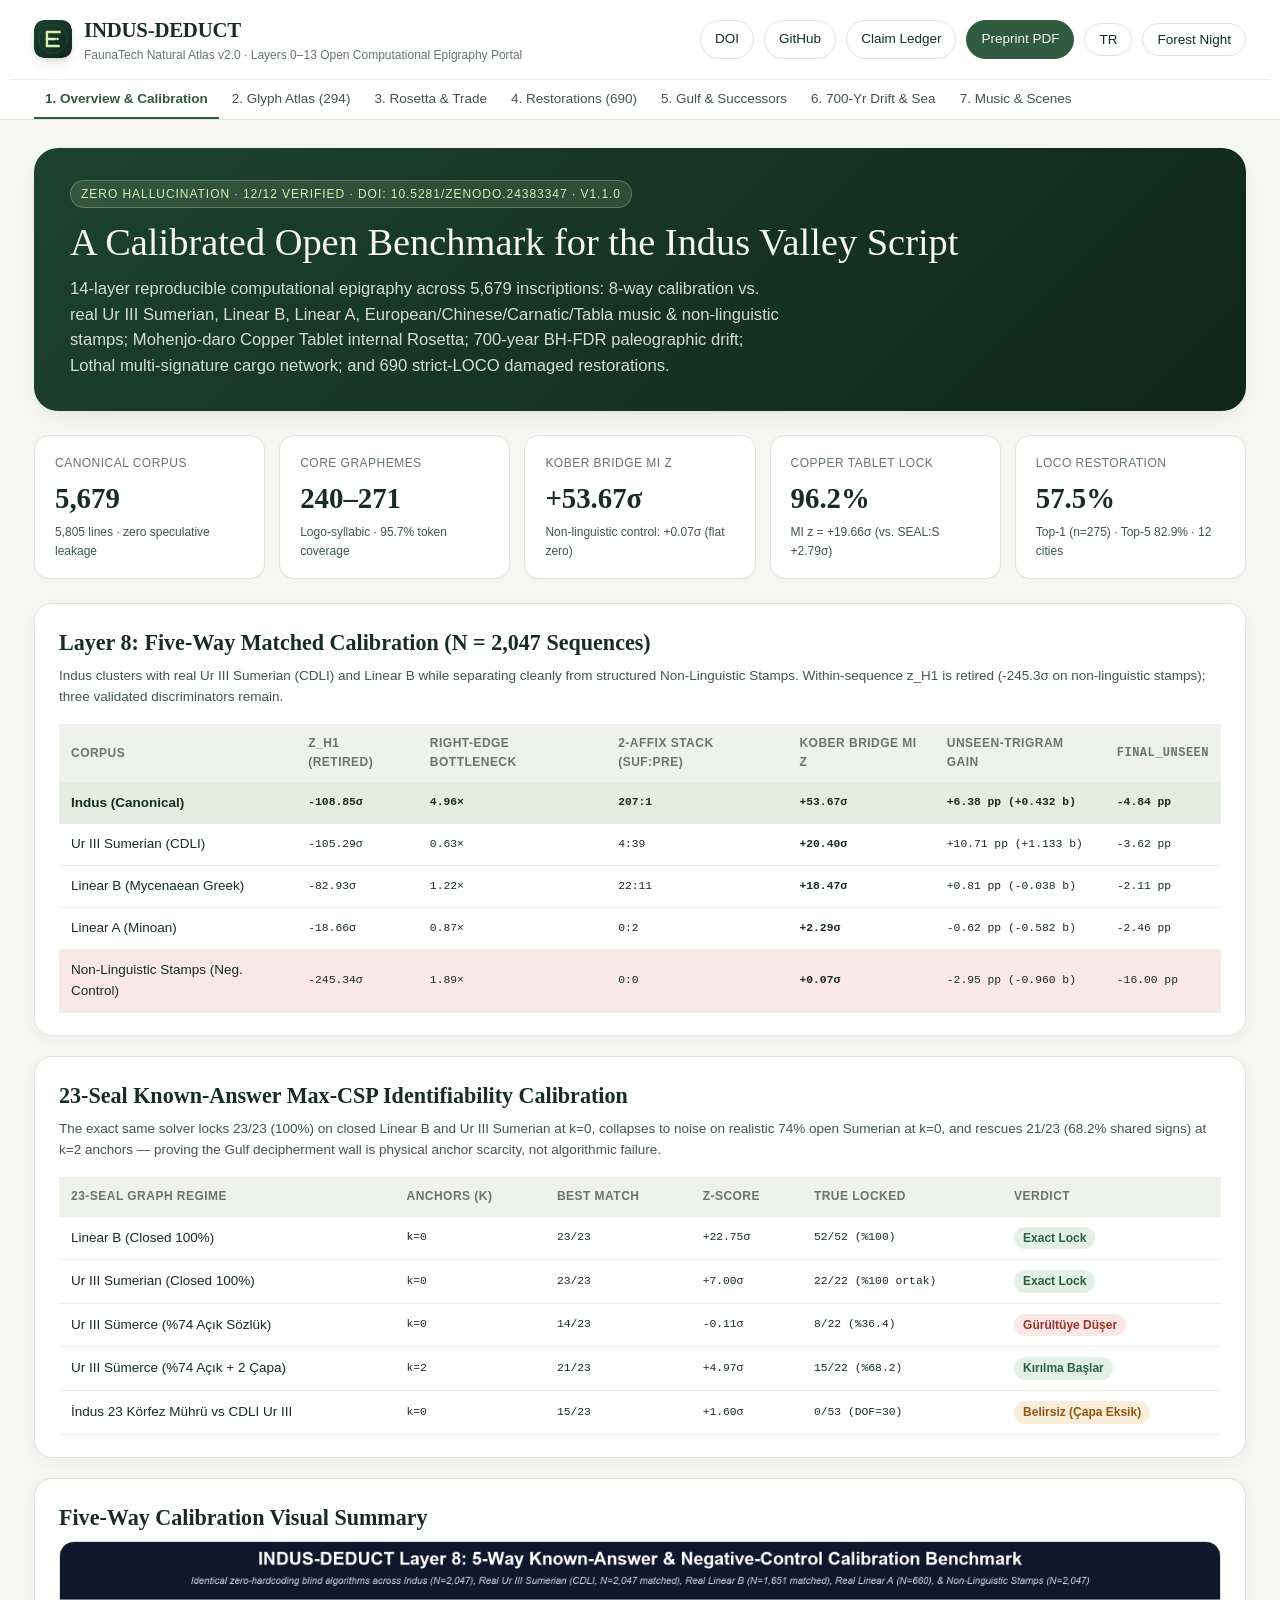
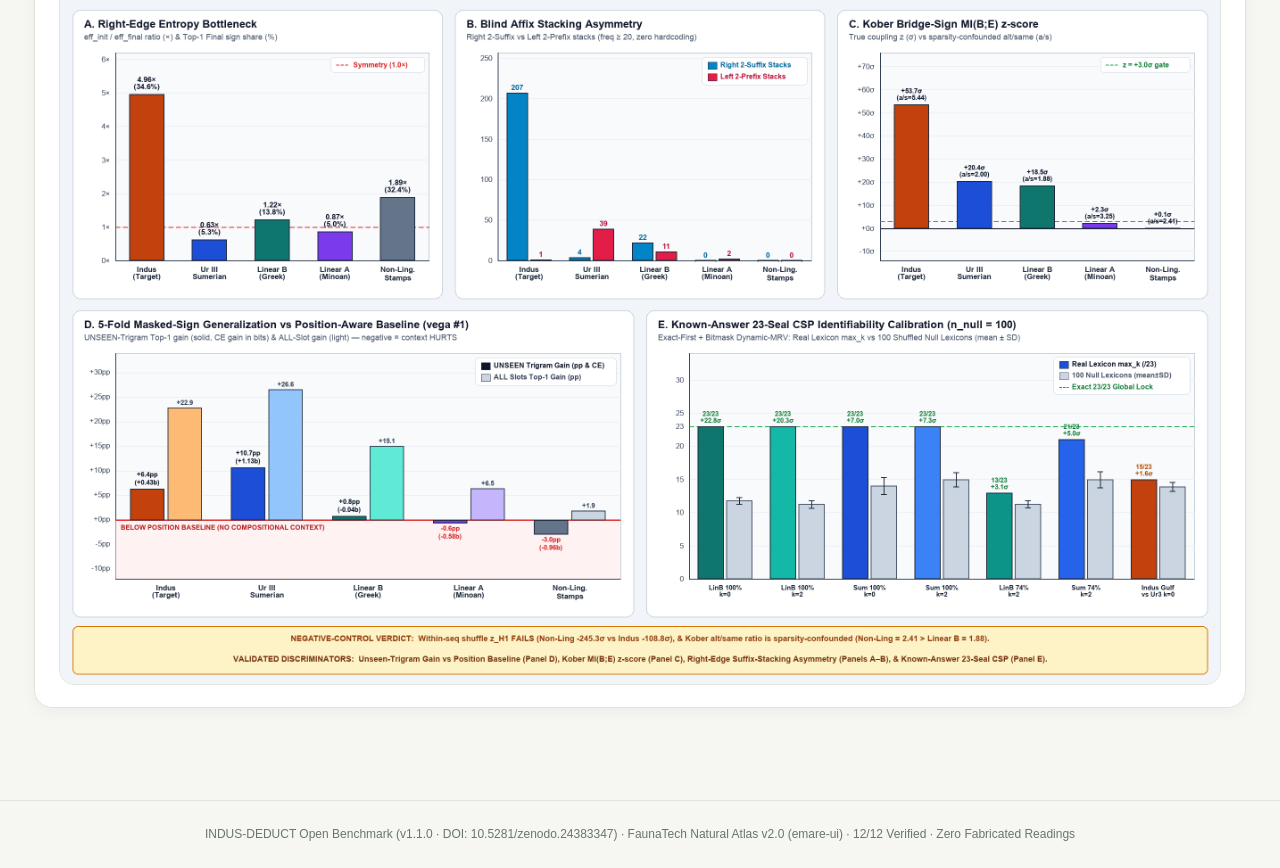
==== commit 9c4ff0b5: "release(v1.1.0): sync Layers 0-13 across README, CLAIM_LEDGER, 4-figure PDF, 7-tab EN/TR portal, OG " ====
--- a/portal/index.html
+++ b/portal/index.html
@@ -78,10 +78,10 @@
 
     .nav-tabs {
       max-width: 1260px; margin: 0 auto; padding: 0 24px;
-      display: flex; gap: 4px; overflow-x: auto; border-top: 1px solid var(--em-border-subtle);
+      display: flex; gap: 2px; overflow-x: auto; border-top: 1px solid var(--em-border-subtle);
     }
     .tab-btn {
-      padding: 11px 13px; border: none; background: transparent;
+      padding: 11px 11px; border: none; background: transparent;
       color: var(--em-ink-secondary); font-family: var(--em-font-sans); font-size: var(--em-text-sm);
       font-weight: 500; cursor: pointer; border-bottom: 2px solid transparent; white-space: nowrap;
       transition: color var(--em-dur-fast), border-color var(--em-dur-fast);
@@ -202,7 +202,7 @@
         </div>
       </div>
       <div class="actions">
-        <a class="btn" href="https://doi.org/10.5281/zenodo.24383348" target="_blank" rel="noopener">DOI</a>
+        <a class="btn" href="https://doi.org/10.5281/zenodo.24383347" target="_blank" rel="noopener">DOI</a>
         <a class="btn" href="https://github.com/emraresoftware/indusemare" target="_blank" rel="noopener">GitHub</a>
         <a class="btn" href="https://github.com/emraresoftware/indusemare/blob/main/CLAIM_LEDGER.md" target="_blank" rel="noopener" data-i18n="btnLedger">İddia Defteri</a>
         <a class="btn btn-primary" href="./assets/INDUS_DEDUCT_PREPRINT.pdf" target="_blank" data-i18n="btnPdf">PDF Makale</a>
@@ -211,12 +211,13 @@
       </div>
     </div>
     <nav class="nav-tabs" role="tablist">
-      <button class="tab-btn active" data-tab="overview" data-i18n="tab1">1. Genel &amp; 5'li Kalibrasyon</button>
-      <button class="tab-btn" data-tab="atlas" data-i18n="tab2">2. Canlı Glif Atlası (294)</button>
-      <button class="tab-btn" data-tab="rosetta" data-i18n="tab3">3. İç Rosetta &amp; Meluhha Ticareti</button>
-      <button class="tab-btn" data-tab="restore" data-i18n="tab4">4. Kırık Yazıt Tamamlama (690)</button>
-      <button class="tab-btn" data-tab="diachronic" data-i18n="tab5">5. İndus Sonrası Dil &amp; Körfez Duvarı</button>
-      <button class="tab-btn" data-tab="time12" data-i18n="tab6">6. 700 Yıllık Evrim &amp; Denizcilik</button>
+      <button class="tab-btn active" data-tab="overview" data-i18n="tab1">1. Genel &amp; Kalibrasyon</button>
+      <button class="tab-btn" data-tab="atlas" data-i18n="tab2">2. Glif Atlası (294)</button>
+      <button class="tab-btn" data-tab="rosetta" data-i18n="tab3">3. İç Rosetta &amp; Ticaret</button>
+      <button class="tab-btn" data-tab="restore" data-i18n="tab4">4. Kırık Onarım (690)</button>
+      <button class="tab-btn" data-tab="diachronic" data-i18n="tab5">5. Ardıl Dil &amp; Körfez</button>
+      <button class="tab-btn" data-tab="time12" data-i18n="tab6">6. 700 Yıl &amp; Denizcilik</button>
+      <button class="tab-btn" data-tab="music13" data-i18n="tab7">7. Müzik &amp; Tören</button>
     </nav>
   </header>
 
@@ -451,6 +452,51 @@
         <img class="plate-img" src="./assets/charts/layer12_time_evolution_plate.png" alt="Layer 12 Stratigraphic Time Evolution Plate" />
       </div>
     </section>
+
+    <!-- TAB 7: LAYER 13 MUSIC / RHYTHM CALIBRATION & INSTRUMENT-SCENE EPIGRAPHY -->
+    <section class="panel" id="tab-music13">
+      <div class="card">
+        <h2 data-i18n="m13Title">Katman 13: 8'li Müzik &amp; Ritim Kalibrasyonu (Avrupa/Çin Halk, Carnatic Swara, Tabla Bol)</h2>
+        <p class="lead" data-i18n="m13Lead">Gerçek müzik ve ritim dizilerinde Kober köprü MI z +18σ–+151σ düzeyinde patlıyor — fakat dizi-içi tekrar (%53–93 vs İndus %4.4), sağ-kenar daralması (0.9–1.6× vs 4.96×) ve 2-ek yığılması (0:0 vs 207:1) İndus'un kesinlikle müzik/ritim notasyonu olmadığını kanıtlıyor.</p>
+        <div style="overflow-x:auto">
+          <table>
+            <thead>
+              <tr>
+                <th data-i18n="thCorpus">Korpus</th>
+                <th data-i18n="thKober">Kober Köprü MI z</th>
+                <th data-i18n="thAffix">2-Ek (Son:Ön)</th>
+                <th data-i18n="thUnseen">Görülmemiş 3g</th>
+                <th data-i18n="thRb">Sağ-Kenar</th>
+                <th data-i18n="m13ThRep">Dizi Tekrar %</th>
+                <th><code>AA %</code></th>
+                <th><code>ABA %</code></th>
+                <th><code>ABAB %</code></th>
+                <th data-i18n="m13ThCls">Küme</th>
+              </tr>
+            </thead>
+            <tbody id="music8Body"></tbody>
+          </table>
+        </div>
+      </div>
+
+      <div class="two-col">
+        <div class="card">
+          <h2 data-i18n="m13HarpTitle">Parpola Yaylı Arp (#525–#527) &amp; Kum Saati (#550) Zorunlu Kilidi</h2>
+          <p class="lead" data-i18n="m13HarpLead">Başlangıç dışı #525–#527 kullanımlarının %86.9'u (tekrarsız %84.3, p = 2.32e-108) doğrudan Kum Saati #550/#554/#555 arkasından gelir; tören sahnesinde 0/43 geçer. #525 (10/11 TAB:B + 400) ile #527 (53/63 SEAL:S/R) keskin mecra ayrımı gösterir (p = 2.54e-6).</p>
+          <div id="musicGlyphLocks" style="display:grid;gap:12px"></div>
+        </div>
+        <div class="card">
+          <h2 data-i18n="m13SceneTitle">43 Tören Sahnesi (Scene): Davulcu H-182 &amp; Boynuzlu Tanrılar</h2>
+          <p class="lead" data-i18n="m13SceneLead">Global BH-FDR'den sağ çıkan tek işaret Mohenjo-daro'nun iki ünlü boynuzlu tanrı mührünü (Paşupati M-304 &amp; Yedi Figür M-1186) bağlayan #534 (q = 0.0297); TAB:B içinde tek sağ kalan Hilal #900 (24.15×, q = 0.0466). Harappa'nın Davulcu tableti H-182 (840 032 740) 5 şehirde 42 sıradan mühürde geçen ortak unvan formülüdür.</p>
+          <div id="sceneLocks" style="display:grid;gap:12px"></div>
+        </div>
+      </div>
+
+      <div class="card">
+        <h2 data-i18n="m13PlateTitle">Katman 13: 8'li Müzik Kalibrasyonu &amp; Enstrüman–Tören Levhası</h2>
+        <img class="plate-img" src="./assets/charts/layer13_music_and_scenes_plate.png" alt="Layer 13 Music Calibration and Instrument-Scene Plate" />
+      </div>
+    </section>
   </main>
 
   <footer data-i18n="footerTxt">
@@ -460,7 +506,7 @@
   <script>
     const I18N = {
       tr: {
-        brandSub: "FaunaTech Doğal Atlas v2.0 · Katman 0–12 Açık Hesaplamalı Epigrafi Portalı",
+        brandSub: "FaunaTech Doğal Atlas v2.0 · Katman 0–13 Açık Hesaplamalı Epigrafi Portalı",
         btnLedger: "İddia Defteri",
         btnPdf: "PDF Makale",
         tab1: "1. Genel & Kalibrasyon",
@@ -469,9 +515,10 @@
         tab4: "4. Kırık Onarım (690)",
         tab5: "5. Ardıl Dil & Körfez",
         tab6: "6. 700 Yıl & Denizcilik",
-        heroEyebrow: "Sıfır Halüsinasyon · 11/11 Doğrulanmış · DOI: 10.5281/zenodo.24383348 · v1.0.1",
+        tab7: "7. Müzik & Tören",
+        heroEyebrow: "Sıfır Halüsinasyon · 12/12 Doğrulanmış · DOI: 10.5281/zenodo.24383347 · v1.1.0",
         heroTitle: "İndus Vadisi Yazısı İçin Kalibre Edilmiş Açık Benchmark",
-        heroDesc: "5.679 yazıt üzerinde görsel glif analizi, 5'li bilinen-cevap & dil-dışı kalibrasyon, Mohenjo-daro bakır tablet iç Rosettası, 700 yıllık paleografik evrim, Lothal çok-imzalı kargo ağı ve 690 kırık yazıtlık açık onarım kataloğu. Kanıtlanmış yapısal gerçekler ile kanıtlanmamış sesli okumalar kesin çizgiyle ayrılmıştır.",
+        heroDesc: "5.679 yazıt üzerinde 14 katmanlı tekrarlanabilir hesaplamalı epigrafi: gerçek Sümerce, Linear B, Linear A, Avrupa/Çin/Carnatic/Tabla müziği ve dil-dışı damgalara karşı 8'li kalibrasyon; Mohenjo-daro bakır tablet iç Rosettası; 700 yıllık paleografik evrim; Lothal kargo ağı ve 690 kırık yazıt onarım kataloğu.",
         kpi1L: "Kanonik Korpus", kpi1V: "5.679", kpi1N: "5.805 satır · sıfır kuram kirliliği",
         kpi2L: "Çekirdek İşaret (Tipoloji)", kpi2N: "Logo-heceli · %95.7 token kapsamı",
         kpi3L: "Kober Köprü Sinyali", kpi3N: "Dil-dışı kontrol: +0.07σ (sıfır)",
@@ -486,11 +533,19 @@
         thRegime: "23-Mühürlü Graf Rejimi", thAnchor: "Çapa (k)", thBest: "En İyi Eşleşme", thZ: "z-skoru", thLocked: "Doğru Kilitlenen", thVerdict: "Karar",
         calChartTitle: "5'li Kalibrasyon Görsel Özeti",
         atlasH2: "Canlı İndus Glif Atlası (294 Sık İşaret = %95.7 Korpus Kapsamı)",
+        m13Title: "Katman 13: 8'li Müzik & Ritim Kalibrasyonu (Avrupa/Çin Halk, Carnatic Swara, Tabla Bol)",
+        m13Lead: "Gerçek müzik ve ritim dizilerinde Kober köprü MI z +18σ–+151σ düzeyinde patlıyor — fakat dizi-içi tekrar (%53–93 vs İndus %4.4), sağ-kenar daralması (0.9–1.6× vs 4.96×) ve 2-ek yığılması (0:0 vs 207:1) İndus'un kesinlikle müzik/ritim notasyonu olmadığını kanıtlıyor.",
+        m13ThRep: "Dizi Tekrar %", m13ThCls: "Küme",
+        m13HarpTitle: "Parpola Yaylı Arp (#525–#527) & Kum Saati (#550) Zorunlu Kilidi",
+        m13HarpLead: "Başlangıç dışı #525–#527 kullanımlarının %86.9'u (tekrarsız %84.3, p = 2.32e-108) doğrudan Kum Saati #550/#554/#555 arkasından gelir; tören sahnesinde 0/43 geçer. #525 (10/11 TAB:B + 400) ile #527 (53/63 SEAL:S/R) keskin mecra ayrımı gösterir (p = 2.54e-6).",
+        m13SceneTitle: "43 Tören Sahnesi (Scene): Davulcu H-182 & Boynuzlu Tanrılar",
+        m13SceneLead: "Global BH-FDR'den sağ çıkan tek işaret Mohenjo-daro'nun iki ünlü boynuzlu tanrı mührünü (Paşupati M-304 & Yedi Figür M-1186) bağlayan #534 (q = 0.0297); TAB:B içinde tek sağ kalan Hilal #900 (24.15×, q = 0.0466). Harappa'nın Davulcu tableti H-182 (840 032 740) 5 şehirde 42 sıradan mühürde geçen ortak unvan formülüdür.",
+        m13PlateTitle: "Katman 13: 8'li Müzik Kalibrasyonu & Enstrüman–Tören Levhası",
         themeDark: "Orman Gecesi", themeLight: "Sabah Keteni",
-        footerTxt: "INDUS-DEDUCT Açık Benchmark (v1.0.1 · DOI: 10.5281/zenodo.24383348) · FaunaTech Doğal Atlas v2.0 (emare-ui) · 11/11 Doğrulamalı · Sıfır Uydurma Okuma"
+        footerTxt: "INDUS-DEDUCT Açık Benchmark (v1.1.0 · DOI: 10.5281/zenodo.24383347) · FaunaTech Doğal Atlas v2.0 (emare-ui) · 12/12 Doğrulamalı · Sıfır Uydurma Okuma"
       },
       en: {
-        brandSub: "FaunaTech Natural Atlas v2.0 · Layers 0–12 Open Computational Epigraphy Portal",
+        brandSub: "FaunaTech Natural Atlas v2.0 · Layers 0–13 Open Computational Epigraphy Portal",
         btnLedger: "Claim Ledger",
         btnPdf: "Preprint PDF",
         tab1: "1. Overview & Calibration",
@@ -499,9 +554,10 @@
         tab4: "4. Restorations (690)",
         tab5: "5. Gulf & Successors",
         tab6: "6. 700-Yr Drift & Sea",
-        heroEyebrow: "Zero Hallucination · 11/11 Verified · DOI: 10.5281/zenodo.24383348 · v1.0.1",
+        tab7: "7. Music & Scenes",
+        heroEyebrow: "Zero Hallucination · 12/12 Verified · DOI: 10.5281/zenodo.24383347 · v1.1.0",
         heroTitle: "A Calibrated Open Benchmark for the Indus Valley Script",
-        heroDesc: "13-layer reproducible computational epigraphy across 5,679 inscriptions: 5-way calibration vs. real Ur III Sumerian, Linear B, Linear A & non-linguistic stamps; Mohenjo-daro Copper Tablet internal Rosetta; 700-year BH-FDR paleographic drift; Lothal multi-signature cargo network; and 690 strict-LOCO damaged restorations. Proven structure is strictly separated from unproven phonetic readings.",
+        heroDesc: "14-layer reproducible computational epigraphy across 5,679 inscriptions: 8-way calibration vs. real Ur III Sumerian, Linear B, Linear A, European/Chinese/Carnatic/Tabla music & non-linguistic stamps; Mohenjo-daro Copper Tablet internal Rosetta; 700-year BH-FDR paleographic drift; Lothal multi-signature cargo network; and 690 strict-LOCO damaged restorations.",
         kpi1L: "Canonical Corpus", kpi1V: "5,679", kpi1N: "5,805 lines · zero speculative leakage",
         kpi2L: "Core Graphemes", kpi2N: "Logo-syllabic · 95.7% token coverage",
         kpi3L: "Kober Bridge MI z", kpi3N: "Non-linguistic control: +0.07σ (flat zero)",
@@ -516,8 +572,16 @@
         thRegime: "23-Seal Graph Regime", thAnchor: "Anchors (k)", thBest: "Best Match", thZ: "z-score", thLocked: "True Locked", thVerdict: "Verdict",
         calChartTitle: "Five-Way Calibration Visual Summary",
         atlasH2: "Live Indus Glyph Atlas (294 Core Signs = 95.7% Corpus Coverage)",
+        m13Title: "Layer 13: 8-Way Music & Rhythm Calibration (European/Chinese Folk, Carnatic Swara, Tabla Bol)",
+        m13Lead: "Real musical and rhythmic notation fires strongly on Kober MI z (+17.9σ to +151.1σ), uncovering a key confound — yet within-sequence repetition (52.6%–93.2% vs. Indus 4.4%), right-edge bottleneck (0.93×–1.58× vs. 4.96×), and 2-affix stacking (0:0 vs. 207:1) decisively rule out Indus as musical/rhythmic notation.",
+        m13ThRep: "Seq Repeat %", m13ThCls: "Cluster",
+        m13HarpTitle: "Parpola Bow-Harp (#525–#527) & Hourglass (#550) Bound Compound",
+        m13HarpLead: "86.9% of non-initial #525–#527 (84.3% dedup, p = 2.32e-108) lock immediately behind Hourglass #550/#554/#555 and appear 0/43 on Ceremonial Scenes. Sharp medium split: #525 (10/11 molded TAB:B + clitic 400) vs. #527 (53/63 stone SEAL:S/R, p = 2.54e-6 dedup).",
+        m13SceneTitle: "43 Ceremonial 'Scene' Artifacts: Drummer H-182 & Horned Deities",
+        m13SceneLead: "Exactly one sign survives global BH-FDR: ultra-rare #534 linking Mohenjo-daro's two iconic horned-deity seals (Pashupati M-304 & Seven Figures M-1186, q = 0.0297). Within TAB:B, only Crescent #900 survives (24.15×, q = 0.0466). Harappa's Drummer-before-Tiger tablet H-182 (840 032 740) carries a pan-Harappan title attested on 42 seals across 5 cities.",
+        m13PlateTitle: "Layer 13: 8-Way Music Calibration & Instrument–Scene Glyph Plate",
         themeDark: "Forest Night", themeLight: "Morning Linen",
-        footerTxt: "INDUS-DEDUCT Open Benchmark (v1.0.1 · DOI: 10.5281/zenodo.24383348) · FaunaTech Natural Atlas v2.0 (emare-ui) · 11/11 Verified · Zero Fabricated Readings"
+        footerTxt: "INDUS-DEDUCT Open Benchmark (v1.1.0 · DOI: 10.5281/zenodo.24383347) · FaunaTech Natural Atlas v2.0 (emare-ui) · 12/12 Verified · Zero Fabricated Readings"
       }
     };
     const CAL_NAMES_EN = {
@@ -788,6 +852,54 @@
           <td class="mono">${c.md_within_area_med_rel_time}</td>
         </tr>`;
       }).join("");
+
+      // 8. Layer 13 Music/Rhythm 8-Way Calibration & Instrument/Scene Locks
+      const l13 = B.layer13_music;
+      document.getElementById("music8Body").innerHTML = l13.part_a_music_rhythm_calibration.table_8way.map(r => {
+        const pr = r.prosody;
+        const isIndus = r.key === "indus_strict";
+        const isMus = r.key.includes("music") || r.key.includes("rhythm");
+        const isNeg = r.key === "nonlinguistic_stamps";
+        const bg = isIndus ? 'style="background:var(--em-accent-soft);font-weight:600"' : (isMus ? 'style="background:var(--em-clay-soft)"' : (isNeg ? 'style="background:var(--em-danger-soft)"' : ""));
+        return `<tr ${bg}>
+          <td>${r.label}</td>
+          <td class="mono"><strong>${r.kober_bridge_mi_z >= 0 ? "+" : ""}${r.kober_bridge_mi_z.toFixed(1)}σ</strong></td>
+          <td class="mono">${r.two_affix_suf}:${r.two_affix_pre}</td>
+          <td class="mono">${r.unseen_trigram_gain_pp >= 0 ? "+" : ""}${r.unseen_trigram_gain_pp.toFixed(2)} pp</td>
+          <td class="mono">${r.right_edge_bottleneck.toFixed(2)}×</td>
+          <td class="mono"><strong>${pr.seqs_with_any_repeat_pct.toFixed(1)}%</strong></td>
+          <td class="mono">${pr.lag1_AA_seq_pct.toFixed(1)}%</td>
+          <td class="mono">${pr.lag2_ABA_seq_pct.toFixed(1)}%</td>
+          <td class="mono">${pr.motif_ABAB_seq_pct.toFixed(1)}%</td>
+          <td><span class="badge ${isIndus ? "badge-ok" : (isMus ? "badge-clay" : "badge-soft")}">${r.cluster}</span></td>
+        </tr>`;
+      }).join("");
+
+      document.getElementById("musicGlyphLocks").innerHTML = `
+        <div style="padding:12px 14px;border-radius:12px;background:var(--em-surface-subtle);border:1px solid var(--em-border)">
+          <div style="font-weight:600;color:var(--em-accent);margin-bottom:6px">TAB:B Molded Tablet Allograph (#525, n=11 · 100% after #550/554)</div>
+          <div style="display:flex;align-items:center;gap:10px;flex-wrap:wrap">${renderSeqInline("550 525 400", cp)} <span class="mono">10/11 TAB:B · 9/11 + #400</span></div>
+        </div>
+        <div style="padding:12px 14px;border-radius:12px;background:var(--em-surface-subtle);border:1px solid var(--em-border)">
+          <div style="font-weight:600;color:var(--em-accent);margin-bottom:6px">SEAL:S/R Stone Seal Allograph (#527, n=63 + #526, n=13)</div>
+          <div style="display:flex;align-items:center;gap:10px;flex-wrap:wrap">${renderSeqInline("550 527", cp)} <span class="mono">53/63 SEAL:S/R · 82.5% FINAL · p=2.54e-6</span></div>
+        </div>
+        <div style="padding:12px 14px;border-radius:12px;background:var(--em-clay-soft);border:1px solid var(--em-border)">
+          <div style="font-weight:600;color:var(--em-clay);margin-bottom:6px">4-String Frame (#420–#426, TAB:C Copper-Enriched p=2.89e-5 dedup)</div>
+          <div style="display:flex;align-items:center;gap:10px;flex-wrap:wrap">${renderSeqInline("003 422 426", cp)} <span class="mono">12/32 TAB:C · 66.7% after #003</span></div>
+        </div>
+      `;
+
+      document.getElementById("sceneLocks").innerHTML = `
+        <div style="padding:12px 14px;border-radius:12px;background:var(--em-success-soft);border:1px solid var(--em-border)">
+          <div style="font-weight:600;color:var(--em-success);margin-bottom:6px">M-304 Pashupati &amp; M-1186 Seven Figures (Global BH-FDR q = 0.0297*)</div>
+          <div style="display:flex;align-items:center;gap:8px;flex-wrap:wrap">${renderSeqInline("090 550 534 742 220 740 090", cp)}</div>
+        </div>
+        <div style="padding:12px 14px;border-radius:12px;background:var(--em-surface-subtle);border:1px solid var(--em-border)">
+          <div style="font-weight:600;color:var(--em-accent);margin-bottom:6px">H-182 Drummer-before-Tiger (Harappa TAB:B) — Pan-Harappan Title</div>
+          <div style="display:flex;align-items:center;gap:10px;flex-wrap:wrap">${renderSeqInline("840 032 740", cp)} <span class="mono">42 seals · 5 cities (q = 0.236)</span></div>
+        </div>
+      `;
     });
   </script>
 </body>
